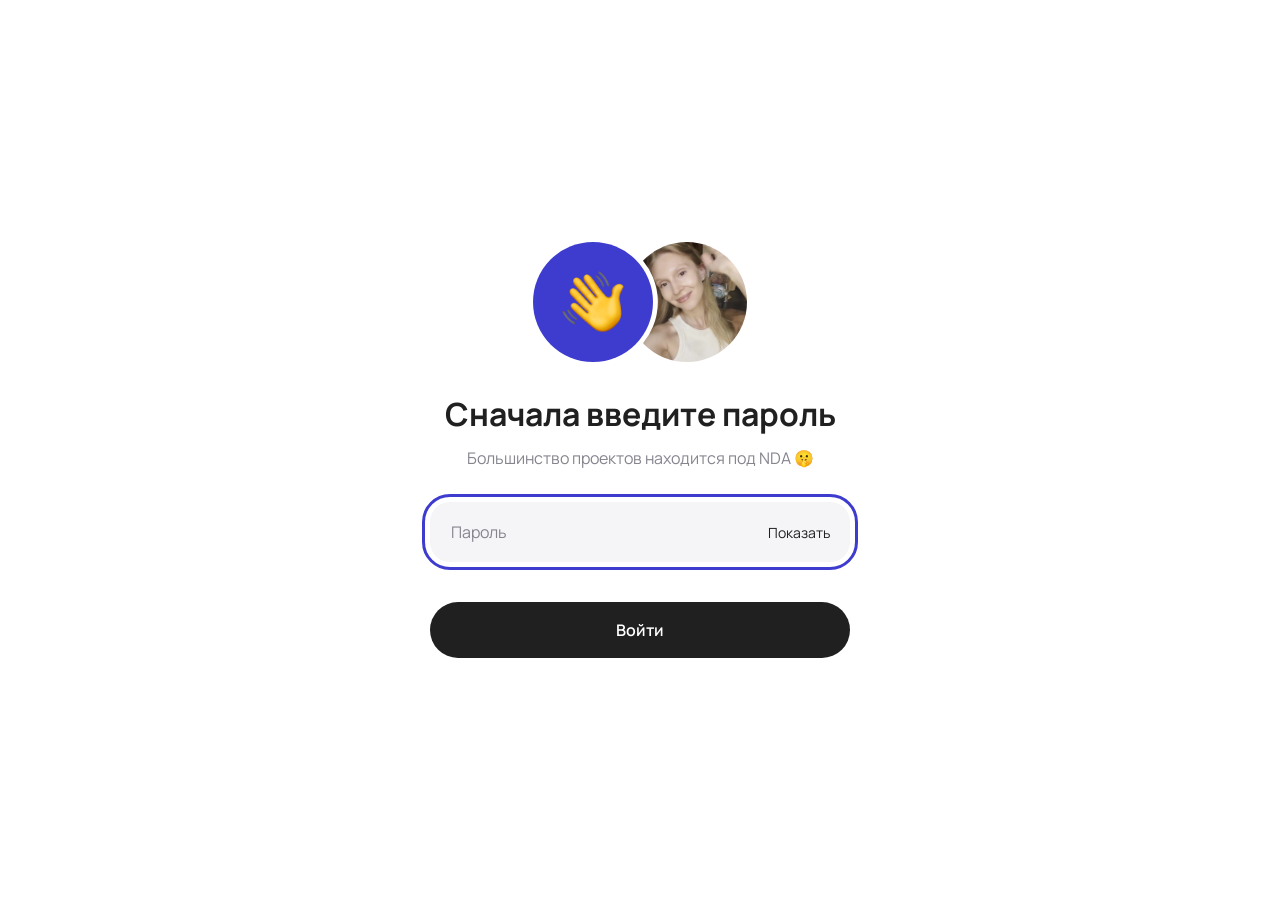
==== index.html @ 1cc3e3c6 "init init" ====
<!doctype html>
<html lang="ru"><head><meta charset="utf-8"><meta name="viewport" content="width=device-width, initial-scale=1"><meta name="description" content="Полина Романенко — продуктовый дизайнер. Опыт, проекты и дизайн-процессы."><title>Полина Романенко — Product Designer</title><link rel="stylesheet" href="./fonts.css"><link rel="stylesheet" href="./design.css"><link rel="stylesheet" href="./app.css"><script src="./app.js" defer></script></head><body>
<a class="skip-link" href="#main">К содержимому</a>
<section id="login" class="login"><form id="login-form" class="login-form"><div class="login-identity" aria-hidden="true"><div class="login-hand"><img class="login-hand-circle" src="./assets/afbcb3f1-fd90-40ee-a98f-c48a7bae42cb.svg" alt=""><img class="login-hand-wave" src="./assets/578cc1e6-a6be-4056-91da-2ed9c277e480.png" alt=""></div><div class="login-portrait portrait-media"><video data-src="./assets/video/portrait.mp4" poster="./assets/video/portrait.jpg" muted playsinline autoplay loop preload="none" tabindex="-1" disablepictureinpicture></video></div></div><h1>Сначала введите пароль</h1><p class="login-subtitle">Большинство проектов находится под NDA 🤫</p><div class="password-wrap"><input aria-label="Пароль" placeholder="Пароль" id="password" name="password" type="password" autocomplete="current-password" required aria-describedby="password-error"><button id="toggle-password" type="button" aria-label="Показать пароль" aria-pressed="false">Показать</button></div><p id="password-error" role="alert"></p><button type="submit" class="login-submit">Войти</button></form></section>
<main id="main" tabindex="-1" hidden></main><dialog id="dog-photo-viewer" class="photo-viewer" aria-label="Фото таксы"><button type="button" class="photo-viewer-close" aria-label="Закрыть просмотр фото" title="Закрыть" autofocus><span aria-hidden="true">×</span></button><figure class="photo-viewer-frame"><img data-src="./assets/dachshund.jpg" alt="Такса в клетчатой сумке-переноске" width="3024" height="4032" decoding="async"></figure></dialog><noscript>Для демонстрационного входа включите JavaScript.</noscript></body></html>
---- fonts.css ----
@font-face {
  font-family: 'Manrope';
  font-style: normal;
  font-weight: 400;
  font-display: swap;
  src: url(./assets/xn7_YHE41ni1AdIRqAuZuw1Bx9mbZk79FO_F.ttf) format('truetype');
}
@font-face {
  font-family: 'Manrope';
  font-style: normal;
  font-weight: 500;
  font-display: swap;
  src: url(./assets/xn7_YHE41ni1AdIRqAuZuw1Bx9mbZk7PFO_F.ttf) format('truetype');
}
@font-face {
  font-family: 'Manrope';
  font-style: normal;
  font-weight: 600;
  font-display: swap;
  src: url(./assets/xn7_YHE41ni1AdIRqAuZuw1Bx9mbZk4jE-_F.ttf) format('truetype');
}
@font-face {
  font-family: 'Manrope';
  font-style: normal;
  font-weight: 700;
  font-display: swap;
  src: url(./assets/xn7_YHE41ni1AdIRqAuZuw1Bx9mbZk4aE-_F.ttf) format('truetype');
}
@font-face {
  font-family: 'Manrope';
  font-style: normal;
  font-weight: 800;
  font-display: swap;
  src: url(./assets/xn7_YHE41ni1AdIRqAuZuw1Bx9mbZk59E-_F.ttf) format('truetype');
}
---- design.css ----
.d0{background:#fff;align-content:stretch;display:flex;flex-direction:column;align-items:center;position:relative;width:100%;height:100%}
.d1{align-content:stretch;display:flex;height:80px;align-items:center;justify-content:center;overflow:clip;padding-left:60px;padding-right:60px;position:relative;flex-shrink:0;width:100%}
.d2{align-content:stretch;display:flex;flex:1 0 0;align-items:center;justify-content:space-between;max-width:1320px;min-width:1px;position:relative}
.d3{align-content:stretch;display:flex;gap:12px;align-items:center;overflow:clip;position:relative;flex-shrink:0}
.d4{position:relative;border-radius:999px;flex-shrink:0;width:52px;height:52px}
.d5{position:absolute;inset:0;pointer-events:none;border-radius:999px}
.d6{position:absolute;background:#000;inset:0;border-radius:999px}
.d7{position:absolute;max-width:none;object-fit:cover;border-radius:999px;width:100%;height:100%}
.d8{word-break:break-word;font-family:Manrope,Arial,sans-serif;font-weight:600;line-height:32px;position:relative;flex-shrink:0;color:#202020;font-size:24px;white-space:nowrap}
.d9{background:#f5f5f8;align-content:stretch;display:flex;gap:8px;height:52px;align-items:center;overflow:clip;padding-left:18px;padding-right:18px;position:relative;border-radius:1000px;flex-shrink:0}
.d10{word-break:break-word;font-family:Manrope,Arial,sans-serif;font-weight:600;line-height:20px;position:relative;flex-shrink:0;color:#202020;font-size:18px;white-space:nowrap}
.d11{position:relative;flex-shrink:0;width:20px;height:20px}
.d12{position:absolute;display:block;inset:0;max-width:none;width:100%;height:100%}
.d13{align-content:stretch;display:flex;align-items:flex-start;justify-content:center;overflow:clip;padding-bottom:60px;padding-top:80px;padding-left:60px;padding-right:60px;position:relative;flex-shrink:0;width:100%}
.d14{align-content:stretch;display:flex;flex:1 0 0;gap:100px;align-items:flex-start;max-width:1320px;min-width:1px;position:relative}
.d15{align-content:stretch;display:flex;flex:1 0 0;flex-direction:column;gap:32px;align-items:flex-start;min-width:1px;position:relative}
.d16{align-content:center;display:flex;flex-wrap:wrap;gap:24px;align-items:center;position:relative;flex-shrink:0;width:100%}
.d17{grid-template-columns:max-content;grid-template-rows:max-content;display:inline-grid;line-height:0;place-items:start;position:relative;flex-shrink:0}
.d18{grid-column:1;grid-template-columns:max-content;grid-template-rows:max-content;display:inline-grid;margin-left:0;margin-top:0;place-items:start;position:relative;grid-row:1}
.d19{grid-column:1;margin-left:0;margin-top:0;position:relative;grid-row:1;width:120px;height:120px}
.d20{grid-column:1;margin-left:29.28px;margin-top:28.87px;position:relative;grid-row:1;width:61.856px;height:61.856px}
.d21{position:absolute;inset:0;max-width:none;object-fit:cover;pointer-events:none;width:100%;height:100%}
.d22{grid-column:1;height:120px;margin-left:110px;margin-top:0;position:relative;grid-row:1;width:103.599px}
.d23{word-break:break-word;flex:1 0 0;font-family:Manrope,Arial,sans-serif;font-weight:700;line-height:72px;min-width:1px;position:relative;color:#202020;font-size:64px}
.d24{word-break:break-word;font-family:Manrope,Arial,sans-serif;font-weight:400;line-height:0;position:relative;flex-shrink:0;color:#202020;font-size:0px;width:100%}
.d25{line-height:52px;font-size:40px}
.d26{font-family:Manrope,Arial,sans-serif;font-weight:700;line-height:52px;font-size:40px}
.d27{align-content:stretch;display:flex;flex-direction:column;gap:32px;align-items:flex-start;overflow:clip;padding-top:12px;position:relative;flex-shrink:0;width:320px}
.d28{align-content:stretch;display:flex;flex-direction:column;gap:8px;align-items:flex-start;overflow:clip;position:relative;flex-shrink:0;width:100%}
.d29{word-break:break-word;font-family:Manrope,Arial,sans-serif;font-weight:400;line-height:20px;position:relative;flex-shrink:0;color:#85858e;font-size:16px;width:100%}
.d30{align-content:stretch;display:flex;flex-direction:column;gap:16px;align-items:flex-start;position:relative;flex-shrink:0;width:100%}
.d31{align-content:stretch;display:flex;gap:16px;align-items:center;position:relative;flex-shrink:0;width:100%}
.d32{overflow:clip;position:relative;border-radius:53.333px;flex-shrink:0;width:40px;height:40px}
.d33{word-break:break-word;align-content:stretch;display:flex;flex:1 0 0;flex-direction:column;gap:4px;align-items:flex-start;min-width:1px;position:relative;white-space:nowrap}
.d34{font-family:Manrope,Arial,sans-serif;font-weight:600;line-height:28px;position:relative;flex-shrink:0;color:#202020;font-size:20px}
.d35{font-family:Manrope,Arial,sans-serif;font-weight:400;line-height:20px;position:relative;flex-shrink:0;color:#85858e;font-size:16px}
.d36{position:relative;flex-shrink:0;width:40px;height:40px}
.d37{--tx:-50%;translate:var(--tx,0) var(--ty,0);position:absolute;aspect-ratio:320/320;bottom:0;left:50%;border-radius:53.333px;top:0}
.d38{position:absolute;inset:0;max-width:none;object-fit:cover;pointer-events:none;border-radius:53.333px;width:100%;height:100%}
.d39{background:#303030;overflow:clip;position:relative;border-radius:53.333px;flex-shrink:0;width:40px;height:40px}
.d40{position:absolute;inset:39.06% 7.99% 39.61% 7.81%}
.d41{font-family:Manrope,Arial,sans-serif;font-weight:600;line-height:0;position:relative;flex-shrink:0;color:#202020;font-size:20px}
.d42{line-height:28px}
.d43{font-family:Manrope,Arial,sans-serif;font-weight:400;line-height:28px}
.d44{font-family:Manrope,Arial,sans-serif;font-weight:400;line-height:0;position:relative;flex-shrink:0;color:#85858e;font-size:16px}
.d45{line-height:20px}
.d46{align-content:stretch;display:flex;flex-direction:column;gap:16px;align-items:flex-start;overflow:clip;position:relative;flex-shrink:0;width:100%}
.d47{word-break:break-word;align-content:stretch;display:flex;flex-direction:column;gap:8px;align-items:flex-start;position:relative;flex-shrink:0;width:100%}
.d48{font-family:Manrope,Arial,sans-serif;font-weight:400;line-height:20px;position:relative;flex-shrink:0;color:#85858e;font-size:16px;width:100%}
.d49{font-family:Manrope,Arial,sans-serif;font-weight:500;line-height:28px;position:relative;flex-shrink:0;color:#202020;font-size:20px;width:100%}
.d50{align-content:stretch;display:flex;flex-direction:column;align-items:center;overflow:clip;padding-bottom:28px;padding-left:60px;padding-right:60px;position:relative;flex-shrink:0;width:100%}
.d51{align-content:stretch;display:flex;flex-direction:column;gap:28px;align-items:flex-start;max-width:1320px;position:relative;flex-shrink:0;width:100%}
.d52{align-content:stretch;display:flex;gap:24px;align-items:center;position:relative;flex-shrink:0;width:100%}
.d53{background:#f5f5f8;align-content:stretch;display:flex;flex:1 0 0;flex-direction:column;align-items:flex-start;min-width:1px;overflow:clip;position:relative;border-radius:40px}
.d54{height:380px;position:relative;flex-shrink:0;width:100%}
.d55{position:absolute;overflow:clip;right:32px;border-radius:72px;width:72px;height:72px;top:32px}
.d56{align-content:stretch;display:flex;flex-direction:column;gap:16px;align-items:flex-start;overflow:clip;padding:32px;position:relative;flex-shrink:0;width:100%}
.d57{align-content:stretch;display:flex;gap:16px;align-items:flex-start;overflow:clip;position:relative;flex-shrink:0;width:100%}
.d58{background:#fff;align-content:stretch;display:flex;align-items:flex-start;overflow:clip;padding-left:16px;padding-right:16px;padding-top:14px;padding-bottom:14px;position:relative;border-radius:1000px;flex-shrink:0}
.d59{word-break:break-word;font-family:Manrope,Arial,sans-serif;font-weight:400;line-height:22px;position:relative;flex-shrink:0;font-size:16px;color:rgba(0,0,0,0.5);white-space:nowrap}
.d60{background:#000;align-content:stretch;display:flex;align-items:center;justify-content:center;overflow:clip;padding-left:16px;padding-right:16px;padding-top:14px;padding-bottom:14px;position:relative;border-radius:1000px;flex-shrink:0;width:50px}
.d61{position:relative;flex-shrink:0;width:22px;height:22px}
.d62{word-break:break-word;align-content:stretch;display:flex;flex-direction:column;gap:12px;align-items:flex-start;overflow:clip;position:relative;flex-shrink:0;width:100%}
.d63{font-family:Manrope,Arial,sans-serif;font-weight:600;line-height:40px;position:relative;flex-shrink:0;color:#202020;font-size:32px;width:100%}
.d64{font-family:Manrope,Arial,sans-serif;font-weight:400;line-height:18px;position:relative;flex-shrink:0;color:#85858e;font-size:14px;width:100%}
.d65{position:absolute;inset:0;pointer-events:none}
.d66{position:absolute;background:rgba(0,0,0,0.2);inset:0}
.d67{position:absolute;max-width:none;object-fit:cover;width:100%;height:100%}
.d68{background:#f5f5f8;align-content:stretch;display:flex;align-items:flex-start;overflow:clip;position:relative;border-radius:40px;flex-shrink:0;width:100%}
.d69{word-break:break-word;font-family:Manrope,Arial,sans-serif;font-weight:400;line-height:normal;font-style:normal;position:relative;flex-shrink:0;font-size:12px;color:#000;white-space:nowrap}
.d70{align-content:stretch;display:flex;flex:1 0 0;align-items:flex-start;min-width:1px;overflow:clip;padding:32px;position:relative}
.d71{align-content:stretch;display:flex;flex:1 0 0;flex-direction:column;gap:28px;align-items:flex-start;min-width:1px;padding:16px;position:relative}
.d72{font-family:Manrope,Arial,sans-serif;font-weight:400;line-height:26px;position:relative;flex-shrink:0;color:#202020;font-size:18px;width:100%}
.d73{align-content:stretch;display:flex;flex-direction:column;align-items:flex-start;overflow:clip;position:relative;align-self:stretch;flex-shrink:0;width:435px}
.d74{position:absolute;bottom:32px;overflow:clip;right:32px;border-radius:72px;width:72px;height:72px}
.d75{position:absolute;bottom:32px;right:32px;width:72px;height:72px}
.d76{--tx:-50%;translate:var(--tx,0) var(--ty,0);position:absolute;aspect-ratio:320/320;bottom:0;left:50%;border-radius:72px;top:0}
.d77{position:absolute;inset:0;max-width:none;object-fit:cover;pointer-events:none;border-radius:72px;width:100%;height:100%}
.d78{align-content:stretch;display:flex;gap:28px;align-items:flex-start;overflow:clip;position:relative;flex-shrink:0;width:100%}
.d79{align-content:stretch;display:flex;flex:1 0 0;flex-direction:column;height:404px;align-items:flex-start;min-width:1px;overflow:clip;position:relative;border-radius:40px}
.d80{position:absolute;inset:0;pointer-events:none;border-radius:40px}
.d81{position:absolute;background:#c4c4c6;inset:0;border-radius:40px}
.d82{position:absolute;max-width:none;object-fit:cover;border-radius:40px;width:100%;height:100%}
.d83{position:absolute;bottom:32px;align-content:stretch;display:flex;gap:8px;align-items:flex-start;overflow:clip;right:32px}
.d84{background:#fff;align-content:stretch;display:flex;align-items:center;justify-content:center;overflow:clip;padding-left:16px;padding-right:16px;padding-top:14px;padding-bottom:14px;position:relative;border-radius:1000px;flex-shrink:0;width:50px}
.d85{background:#fff;align-content:stretch;display:flex;align-items:center;justify-content:center;overflow:clip;padding-left:16px;padding-right:16px;padding-top:14px;padding-bottom:14px;position:relative;border-radius:1000px;flex-shrink:0}
.d86{position:absolute;background:#656565;inset:0;border-radius:40px}
.d87{position:absolute;backdrop-filter:blur(5px);background:rgba(0,0,0,0.5);bottom:0;align-content:stretch;display:flex;flex-direction:column;align-items:flex-start;left:0;overflow:clip;padding-left:40px;padding-right:40px;padding-top:26px;padding-bottom:26px;right:0}
.d88{align-content:stretch;display:flex;gap:24px;align-items:center;overflow:clip;position:relative;flex-shrink:0;width:100%}
.d89{overflow:clip;position:relative;border-radius:40px;flex-shrink:0;width:64px;height:64px}
.d90{position:absolute;background:#2a0048;inset:0}
.d91{position:absolute;left:7.2px;width:25.6px;height:25.6px;top:7.2px}
.d92{position:absolute;inset:-68.75%}
.d93{display:block;max-width:none;width:100%;height:100%}
.d94{--tx:-50%;translate:var(--tx,0) var(--ty,0);position:absolute;aspect-ratio:480/270;bottom:21%;left:calc(50%+0.2px);top:21%}
.d95{word-break:break-word;align-content:stretch;display:flex;flex:1 0 0;flex-direction:column;align-items:flex-start;min-width:1px;overflow:clip;position:relative}
.d96{font-family:Manrope,Arial,sans-serif;font-weight:400;line-height:18px;position:relative;flex-shrink:0;color:#c3c3c9;font-size:14px;width:100%}
.d97{font-family:Manrope,Arial,sans-serif;font-weight:600;line-height:40px;position:relative;flex-shrink:0;font-size:32px;color:#fff;width:100%}
.d98{background:#656565;align-content:stretch;display:flex;flex:1 0 0;flex-direction:column;height:404px;align-items:flex-start;min-width:1px;opacity:0;overflow:clip;position:relative;border-radius:40px}
.d99{background:#000;overflow:clip;position:relative;border-radius:40px;flex-shrink:0;width:64px;height:64px}
.d100{position:absolute;inset:22%}
.d101{font-family:Manrope,Arial,sans-serif;font-weight:400;line-height:26px;position:relative;flex-shrink:0;color:#c3c3c9;font-size:18px;width:100%}
.d102{align-content:stretch;display:flex;flex-direction:column;align-items:center;justify-content:center;overflow:clip;padding-left:60px;padding-right:60px;padding-top:80px;padding-bottom:80px;position:relative;flex-shrink:0;width:100%}
.d103{align-content:stretch;display:flex;align-items:center;justify-content:space-between;max-width:1320px;overflow:clip;position:relative;flex-shrink:0;width:100%}
.d104{align-content:stretch;display:flex;gap:12px;align-items:flex-start;overflow:clip;position:relative;flex-shrink:0}
.d105{word-break:break-word;font-family:Manrope,Arial,sans-serif;font-weight:400;line-height:normal;position:relative;flex-shrink:0;color:#202020;font-size:18px;white-space:nowrap}
.d106{background:#fff;align-content:stretch;display:flex;flex-direction:column;align-items:flex-start;position:relative;width:100%;height:100%}
.d107{align-content:stretch;display:flex;height:64px;align-items:center;justify-content:center;overflow:clip;padding-left:24px;padding-right:24px;position:relative;flex-shrink:0;width:100%}
.d108{align-content:stretch;display:flex;flex:1 0 0;align-items:center;justify-content:space-between;max-width:720px;min-width:1px;position:relative}
.d109{align-content:stretch;display:flex;align-items:center;overflow:clip;position:relative;flex-shrink:0}
.d110{position:relative;border-radius:999px;flex-shrink:0;width:36px;height:36px}
.d111{background:#f5f5f8;align-content:stretch;display:flex;gap:8px;height:36px;align-items:center;overflow:clip;padding-left:12px;padding-right:12px;position:relative;border-radius:1000px;flex-shrink:0}
.d112{position:relative;flex-shrink:0;width:18px;height:18px}
.d113{word-break:break-word;font-family:Manrope,Arial,sans-serif;font-weight:600;line-height:18px;position:relative;flex-shrink:0;color:#202020;font-size:14px;white-space:nowrap}
.d114{align-content:stretch;display:flex;flex-direction:column;align-items:center;overflow:clip;padding-left:24px;padding-right:24px;padding-top:40px;padding-bottom:40px;position:relative;flex-shrink:0;width:100%}
.d115{align-content:stretch;display:flex;flex-direction:column;gap:20px;align-items:flex-start;max-width:720px;position:relative;flex-shrink:0;width:100%}
.d116{grid-column:1;margin-left:0;margin-top:0;position:relative;grid-row:1;width:88px;height:88px}
.d117{grid-column:1;margin-left:21.47px;margin-top:21.17px;position:relative;grid-row:1;width:45.361px;height:45.361px}
.d118{grid-column:1;height:88px;margin-left:80.67px;margin-top:0;position:relative;grid-row:1;width:75.972px}
.d119{word-break:break-word;font-family:Manrope,Arial,sans-serif;font-weight:700;line-height:52px;min-width:100%;position:relative;flex-shrink:0;color:#202020;font-size:40px;width:min-content}
.d120{word-break:break-word;font-family:Manrope,Arial,sans-serif;font-weight:500;line-height:0;min-width:100%;position:relative;flex-shrink:0;color:#202020;font-size:24px;width:min-content}
.d121{line-height:30px}
.d122{font-family:Manrope,Arial,sans-serif;font-weight:700;line-height:30px}
.d123{word-break:break-word;font-family:Manrope,Arial,sans-serif;font-weight:500;line-height:20px;position:relative;flex-shrink:0;color:#85858e;font-size:14px;width:100%}
.d124{font-family:Manrope,Arial,sans-serif;font-weight:500;line-height:20px;position:relative;flex-shrink:0;color:#85858e;font-size:14px}
.d125{align-content:stretch;display:flex;flex-direction:column;align-items:center;overflow:clip;padding-bottom:28px;padding-left:24px;padding-right:24px;position:relative;flex-shrink:0;width:100%}
.d126{align-content:stretch;display:flex;flex-direction:column;gap:24px;align-items:flex-start;max-width:720px;position:relative;flex-shrink:0;width:100%}
.d127{background:#f5f5f8;align-content:stretch;display:flex;flex-direction:column;align-items:flex-start;overflow:clip;position:relative;border-radius:24px;flex-shrink:0;width:100%}
.d128{align-content:stretch;display:flex;flex-direction:column;height:288px;align-items:flex-start;overflow:clip;position:relative;flex-shrink:0;width:100%}
.d129{position:absolute;overflow:clip;right:20px;border-radius:48px;width:48px;height:48px;top:20px}
.d130{align-content:stretch;display:flex;flex-direction:column;gap:16px;align-items:flex-start;overflow:clip;padding:20px;position:relative;flex-shrink:0;width:100%}
.d131{align-content:stretch;display:flex;gap:12px;align-items:flex-start;overflow:clip;position:relative;flex-shrink:0;width:100%}
.d132{background:#fff;align-content:stretch;display:flex;align-items:flex-start;overflow:clip;padding-left:12px;padding-right:12px;padding-top:8px;padding-bottom:8px;position:relative;border-radius:1000px;flex-shrink:0}
.d133{word-break:break-word;font-family:Manrope,Arial,sans-serif;font-weight:400;line-height:18px;position:relative;flex-shrink:0;font-size:14px;color:rgba(0,0,0,0.5);white-space:nowrap}
.d134{background:#000;align-content:stretch;display:flex;align-items:center;justify-content:center;overflow:clip;padding-left:16px;padding-right:16px;padding-top:14px;padding-bottom:14px;position:relative;border-radius:1000px;flex-shrink:0;width:34px;height:34px}
.d135{word-break:break-word;align-content:stretch;display:flex;flex-direction:column;gap:8px;align-items:flex-start;overflow:clip;position:relative;flex-shrink:0;width:100%}
.d136{font-family:Manrope,Arial,sans-serif;font-weight:600;line-height:32px;position:relative;flex-shrink:0;color:#202020;font-size:24px;width:100%}
.d137{align-content:stretch;display:flex;flex-direction:column;align-items:flex-start;overflow:clip;padding:20px;position:relative;flex-shrink:0;width:100%}
.d138{align-content:stretch;display:flex;flex-direction:column;gap:16px;align-items:flex-start;padding:8px;position:relative;flex-shrink:0;width:100%}
.d139{height:186px;position:relative;flex-shrink:0;width:100%}
.d140{position:absolute;bottom:20px;overflow:clip;right:20px;border-radius:48px;width:48px;height:48px}
.d141{position:absolute;bottom:20px;right:20px;width:48px;height:48px}
.d142{--tx:-50%;translate:var(--tx,0) var(--ty,0);position:absolute;aspect-ratio:320/320;bottom:0;left:50%;border-radius:48px;top:0}
.d143{position:absolute;inset:0;max-width:none;object-fit:cover;pointer-events:none;border-radius:48px;width:100%;height:100%}
.d144{align-content:stretch;display:flex;flex-direction:column;height:300px;align-items:flex-start;overflow:clip;position:relative;border-radius:24px;flex-shrink:0;width:100%}
.d145{position:absolute;inset:0;pointer-events:none;border-radius:24px}
.d146{position:absolute;background:#c4c4c6;inset:0;border-radius:24px}
.d147{position:absolute;max-width:none;object-fit:cover;border-radius:24px;width:100%;height:100%}
.d148{position:absolute;bottom:24px;align-content:stretch;display:flex;gap:8px;align-items:flex-start;overflow:clip;right:24px}
.d149{background:#fff;align-content:stretch;display:flex;align-items:center;justify-content:center;overflow:clip;padding-left:12px;padding-right:12px;padding-top:8px;padding-bottom:8px;position:relative;border-radius:1000px;flex-shrink:0}
.d150{position:absolute;inset:0;max-width:none;object-fit:cover;pointer-events:none;border-radius:24px;width:100%;height:100%}
.d151{position:absolute;background:#656565;inset:0;border-radius:24px}
.d152{position:absolute;backdrop-filter:blur(5px);background:rgba(0,0,0,0.5);bottom:0;align-content:stretch;display:flex;flex-direction:column;align-items:flex-start;left:0;overflow:clip;padding-left:20px;padding-right:20px;padding-top:14px;padding-bottom:14px;right:0}
.d153{align-content:stretch;display:flex;gap:16px;align-items:center;overflow:clip;position:relative;flex-shrink:0;width:100%}
.d154{overflow:clip;position:relative;border-radius:40px;flex-shrink:0;width:48px;height:48px}
.d155{font-family:Manrope,Arial,sans-serif;font-weight:600;line-height:32px;position:relative;flex-shrink:0;font-size:24px;color:#fff;width:100%}
.d156{align-content:stretch;display:flex;flex-direction:column;align-items:center;overflow:clip;padding-bottom:80px;padding-top:40px;padding-left:24px;padding-right:24px;position:relative;flex-shrink:0;width:100%}
.d157{align-content:flex-start;display:flex;flex-direction:column;flex-wrap:wrap;gap:24px;align-items:flex-start;justify-content:center;max-width:720px;overflow:clip;position:relative;flex-shrink:0;width:100%}
.d158{background:#f5f5f8;align-content:stretch;display:flex;gap:8px;height:42px;align-items:center;overflow:clip;padding-left:12px;padding-right:12px;position:relative;border-radius:1000px;flex-shrink:0}
.d159{word-break:break-word;font-family:Manrope,Arial,sans-serif;font-weight:400;line-height:normal;position:relative;flex-shrink:0;color:#202020;font-size:14px;white-space:nowrap}
.d160{align-content:stretch;display:flex;flex-direction:column;align-items:center;overflow:clip;padding-bottom:28px;padding-top:32px;padding-left:60px;padding-right:60px;position:relative;flex-shrink:0;width:100%}
.d161{align-content:stretch;display:flex;flex-direction:column;gap:28px;align-items:center;max-width:800px;position:relative;flex-shrink:0;width:100%}
.d162{align-content:stretch;display:flex;flex-direction:column;gap:8px;align-items:flex-start;position:relative;flex-shrink:0;width:100%}
.d163{align-content:stretch;display:flex;flex-direction:column;align-items:flex-start;position:relative;flex-shrink:0;width:100%}
.d164{word-break:break-word;font-family:Manrope,Arial,sans-serif;font-weight:700;line-height:48px;position:relative;flex-shrink:0;font-size:40px;color:#222429;width:100%}
.d165{height:512px;position:relative;border-radius:16px;flex-shrink:0;width:100%}
.d166{position:absolute;inset:0;max-width:none;object-fit:cover;pointer-events:none;border-radius:16px;width:100%;height:100%}
.d167{word-break:break-word;font-family:Manrope,Arial,sans-serif;font-weight:400;line-height:26px;position:relative;flex-shrink:0;font-size:18px;color:rgba(20,22,27,0.5);width:100%}
.d168{word-break:break-word;align-content:stretch;display:flex;flex-direction:column;gap:8px;align-items:flex-start;position:relative;flex-shrink:0;color:#14161b;width:100%}
.d169{font-family:Manrope,Arial,sans-serif;font-weight:600;line-height:32px;position:relative;flex-shrink:0;font-size:24px;width:100%}
.d170{display:block;font-family:Manrope,Arial,sans-serif;font-weight:400;line-height:0;list-style-type:disc;position:relative;flex-shrink:0;font-size:18px;width:100%}
.d171{margin-bottom:0;margin-inline-start:27px}
.d172{line-height:26px}
.d173{margin-inline-start:27px}
.d174{display:block;font-family:Manrope,Arial,sans-serif;font-weight:400;line-height:0;list-style-type:decimal;position:relative;flex-shrink:0;font-size:18px;width:100%}
.d175{font-family:Manrope,Arial,sans-serif;font-weight:400;line-height:26px;position:relative;flex-shrink:0;font-size:18px;width:100%}
.d176{display:block;font-family:Manrope,Arial,sans-serif;font-weight:400;line-height:0;list-style-type:decimal;position:relative;flex-shrink:0;font-size:0px;width:100%}
.d177{line-height:26px;margin-bottom:0;margin-inline-start:calc(0*1.5*1);font-size:18px}
.d178{word-break:break-word;font-family:Manrope,Arial,sans-serif;font-weight:700}
.d179{line-height:26px;margin-inline-start:calc(0*1.5*1);font-size:18px}
.d180{align-content:stretch;display:flex;flex-direction:column;align-items:center;overflow:clip;padding-bottom:28px;padding-top:32px;padding-left:24px;padding-right:24px;position:relative;flex-shrink:0;width:100%}
.d181{align-content:stretch;display:flex;flex-direction:column;gap:28px;align-items:center;max-width:720px;position:relative;flex-shrink:0;width:100%}
.d182{word-break:break-word;font-family:Manrope,Arial,sans-serif;font-weight:600;line-height:40px;position:relative;flex-shrink:0;font-size:32px;color:#222429;width:100%}
.d183{height:400px;position:relative;border-radius:16px;flex-shrink:0;width:100%}
.d184{position:absolute;inset:0;pointer-events:none;border-radius:16px}
.d185{position:absolute;background:rgba(0,0,0,0.1);inset:0;border-radius:16px}
.d186{position:absolute;inset:0;overflow:hidden;border-radius:16px}
.d187{position:absolute;height:100%;left:-10.16%;max-width:none;top:0;width:200.23%}
.d188{word-break:break-word;font-family:Manrope,Arial,sans-serif;font-weight:400;line-height:32px;position:relative;flex-shrink:0;font-size:24px;color:rgba(0,0,0,0.5);width:920px}
.d189{font-family:Manrope,Arial,sans-serif;font-weight:400;line-height:0;position:relative;flex-shrink:0;font-size:18px;width:100%;white-space:pre-wrap}
.d190{line-height:26px;margin-bottom:0}
.d191{font-family:Manrope,Arial,sans-serif;font-weight:600;line-height:40px;position:relative;flex-shrink:0;font-size:32px;color:#222429;width:100%}
.d192{font-family:Manrope,Arial,sans-serif;font-weight:400;line-height:32px;position:relative;flex-shrink:0;font-size:24px;color:rgba(0,0,0,0.5);width:100%}
.d193{margin-bottom:0;margin-inline-start:27px;white-space:pre-wrap}
.d194{align-content:stretch;display:flex;align-items:center;justify-content:center;padding-top:48px;padding-bottom:48px;position:relative;flex-shrink:0;width:100%}
.d195{height:526px;position:relative;border-radius:16px;flex-shrink:0;width:261px}
.d196{display:block;font-family:Manrope,Arial,sans-serif;font-weight:400;line-height:0;list-style-type:decimal;font-style:normal;position:relative;flex-shrink:0;font-size:0px;letter-spacing:0.18px;width:100%}
.d197{line-height:28px;margin-bottom:0;margin-inline-start:calc(0*1.5*1);color:#222429;font-size:18px}
.d198{font-family:Manrope,Arial,sans-serif}
.d199{font-family:Manrope,Arial,sans-serif}
.d200{line-height:28px;margin-inline-start:calc(0*1.5*1);color:#222429;font-size:18px}
.d201{height:382px;position:relative;border-radius:16px;flex-shrink:0;width:190px}
.d202{font-family:Manrope,Arial,sans-serif;font-weight:600;line-height:32px;position:relative;flex-shrink:0;font-size:24px;color:#14161b;width:100%}
.d203{text-underline-position:from-font;display:block;cursor:pointer;font-family:Manrope,Arial,sans-serif;font-weight:400;line-height:26px;position:relative;flex-shrink:0;font-size:18px;color:#1976d2;text-decoration:underline;width:100%}
.d204{font-family:Manrope,Arial,sans-serif;font-weight:400;line-height:0;position:relative;flex-shrink:0;font-size:0px;width:100%}
.d205{line-height:26px;font-size:18px}
.d206{font-family:Manrope,Arial,sans-serif;font-weight:700;line-height:26px;font-size:18px}
.d207{align-content:stretch;display:flex;flex-direction:column;gap:28px;align-items:center;overflow:clip;padding-bottom:28px;padding-top:32px;padding-left:60px;padding-right:60px;position:relative;flex-shrink:0;width:100%}
.d208{height:512px;position:relative;border-radius:16px;flex-shrink:0;width:800px}
.d209{position:absolute;max-width:none;object-fit:cover;border-radius:16px;width:100%;height:100%}
.d210{align-content:stretch;display:flex;flex-direction:column;gap:72px;align-items:center;max-width:800px;position:relative;flex-shrink:0;width:100%}
.d211{align-content:stretch;display:flex;flex-direction:column;gap:24px;align-items:flex-start;position:relative;flex-shrink:0;width:100%}
.d212{word-break:break-word;display:block;font-family:Manrope,Arial,sans-serif;font-weight:600;line-height:0;list-style-type:decimal;position:relative;flex-shrink:0;font-size:32px;color:#222429;width:100%}
.d213{margin-inline-start:48px}
.d214{line-height:40px}
.d215{word-break:break-word;background:#f7f8fa;align-content:stretch;display:flex;flex-direction:column;gap:16px;align-items:flex-start;overflow:clip;padding:40px;position:relative;border-radius:40px;flex-shrink:0;font-size:24px;width:100%}
.d216{font-family:Manrope,Arial,sans-serif;font-weight:600;line-height:32px;position:relative;flex-shrink:0;color:#6c737d;white-space:nowrap}
.d217{display:block;font-family:Manrope,Arial,sans-serif;font-weight:400;line-height:0;list-style-type:decimal;min-width:100%;position:relative;flex-shrink:0;color:#14161b;width:min-content}
.d218{margin-bottom:8px;margin-inline-start:36px}
.d219{line-height:32px}
.d220{margin-inline-start:36px}
.d221{word-break:break-word;font-family:Manrope,Arial,sans-serif;font-weight:400;line-height:26px;position:relative;flex-shrink:0;font-size:18px;color:#14161b;width:100%}
.d222{height:678px;overflow:clip;position:relative;border-radius:48px;flex-shrink:0;width:100%}
.d223{--tx:-50%;translate:var(--tx,0) var(--ty,0);position:absolute;backdrop-filter:blur(12px);background:rgba(255,255,255,0.5);align-content:stretch;display:flex;align-items:center;justify-content:center;left:50%;overflow:clip;padding-left:24px;padding-right:24px;padding-top:12px;padding-bottom:12px;border-radius:32px;top:64px}
.d224{word-break:break-word;display:flex;flex-direction:column;font-family:Manrope,Arial,sans-serif;font-weight:400;justify-content:flex-end;line-height:0;position:relative;flex-shrink:0;font-size:24px;color:#d82a13;white-space:nowrap}
.d225{line-height:32px;color:#d82a13}
.d226{line-height:32px;color:#2b800e}
.d227{word-break:break-word;align-content:stretch;display:flex;flex-direction:column;gap:16px;align-items:flex-start;position:relative;flex-shrink:0;width:100%}
.d228{background:#f7f8fa;align-content:stretch;display:flex;flex-direction:column;gap:16px;align-items:flex-start;overflow:clip;padding:40px;position:relative;border-radius:40px;flex-shrink:0;font-size:24px;width:100%}
.d229{display:block;font-family:Manrope,Arial,sans-serif;font-weight:400;line-height:0;list-style-type:decimal;min-width:100%;position:relative;flex-shrink:0;color:#222429;width:min-content}
.d230{align-content:stretch;display:flex;gap:16px;align-items:flex-start;position:relative;flex-shrink:0;width:100%}
.d231{background:#f7f8fa;align-content:stretch;display:flex;flex:1 0 0;flex-direction:column;gap:24px;align-items:flex-start;min-width:1px;overflow:clip;padding:40px;position:relative;border-radius:40px;align-self:stretch}
.d232{font-family:Manrope,Arial,sans-serif;font-weight:600;line-height:32px;position:relative;flex-shrink:0;font-size:24px;color:#6c737d;width:260px}
.d233{align-content:stretch;display:flex;font-family:Manrope,Arial,sans-serif;font-weight:700;gap:10px;align-items:center;justify-content:center;line-height:48px;position:relative;flex-shrink:0;font-size:40px;white-space:nowrap}
.d234{text-decoration-skip-ink:none;text-underline-position:from-font;text-decoration:line-through;position:relative;flex-shrink:0;color:#b21b00}
.d235{opacity:.5;position:relative;flex-shrink:0;color:#14161b}
.d236{position:relative;flex-shrink:0;color:#3b961d}
.d237{font-family:Manrope,Arial,sans-serif;font-weight:400;line-height:26px;min-width:100%;position:relative;flex-shrink:0;font-size:18px;color:#9299a4;width:min-content}
.d238{font-family:Manrope,Arial,sans-serif;font-weight:600;line-height:32px;position:relative;flex-shrink:0;font-size:24px;color:#6c737d;width:100%}
.d239{word-break:break-word;align-content:stretch;display:flex;flex-direction:column;gap:24px;align-items:flex-start;position:relative;flex-shrink:0;width:100%}
.d240{display:block;font-family:Manrope,Arial,sans-serif;font-weight:600;line-height:0;list-style-type:decimal;position:relative;flex-shrink:0;font-size:32px;color:#222429;width:100%}
.d241{align-content:stretch;display:flex;flex-direction:column;gap:16px;align-items:flex-start;position:relative;flex-shrink:0;font-size:24px;width:100%}
.d242{background:#f7f8fa;align-content:stretch;display:flex;flex-direction:column;gap:16px;align-items:flex-start;overflow:clip;padding:40px;position:relative;border-radius:40px;flex-shrink:0;width:100%}
.d243{word-break:break-word;align-content:stretch;display:flex;flex-direction:column;gap:16px;align-items:flex-start;position:relative;flex-shrink:0;font-size:24px;width:100%}
.d244{background:#f7f8fa;align-content:stretch;display:flex;flex:1 0 0;flex-direction:column;gap:16px;align-items:flex-start;min-width:1px;overflow:clip;padding:40px;position:relative;border-radius:40px;align-self:stretch}
.d245{font-family:Manrope,Arial,sans-serif;font-weight:600;line-height:32px;min-width:100%;position:relative;flex-shrink:0;font-size:24px;color:#6c737d;width:min-content}
.d246{font-family:Manrope,Arial,sans-serif;font-weight:700;line-height:0;position:relative;flex-shrink:0;font-size:0px;color:#9299a4;white-space:nowrap}
.d247{line-height:48px;color:#3b961d;font-size:40px}
.d248{line-height:48px;font-size:40px}
.d249{font-family:Manrope,Arial,sans-serif;font-weight:400;line-height:32px;min-width:100%;position:relative;flex-shrink:0;font-size:24px;color:#9299a4;width:min-content}
.d250{align-content:stretch;display:flex;font-family:Manrope,Arial,sans-serif;font-weight:700;gap:24px;align-items:center;justify-content:center;line-height:48px;position:relative;flex-shrink:0;font-size:40px;white-space:nowrap}
.d251{position:relative;flex-shrink:0;color:#b21b00}
.d252{background:white;align-content:stretch;display:flex;flex-direction:column;align-items:flex-start;position:relative;width:100%;height:100%}
.d253{align-content:stretch;display:flex;flex-direction:column;gap:48px;align-items:flex-start;overflow:clip;padding-bottom:28px;padding-top:32px;padding-left:24px;padding-right:24px;position:relative;flex-shrink:0;width:100%}
.d254{height:200px;position:relative;border-radius:16px;flex-shrink:0;width:100%}
.d255{word-break:break-word;align-content:stretch;display:flex;flex-direction:column;gap:28px;align-items:flex-start;overflow:clip;position:relative;flex-shrink:0;width:100%}
.d256{font-family:Manrope,Arial,sans-serif;font-weight:600;line-height:32px;position:relative;flex-shrink:0;font-size:24px;color:#222429;width:100%}
.d257{background:#f7f8fa;align-content:stretch;display:flex;flex-direction:column;gap:16px;align-items:flex-start;overflow:clip;padding:24px;position:relative;border-radius:24px;flex-shrink:0;width:100%}
.d258{display:block;font-family:Manrope,Arial,sans-serif;font-weight:400;line-height:0;list-style-type:decimal;position:relative;flex-shrink:0;font-size:18px;color:#14161b;width:100%}
.d259{align-content:stretch;display:flex;flex-direction:column;gap:28px;align-items:flex-start;overflow:clip;position:relative;flex-shrink:0;width:100%}
.d260{font-family:Manrope,Arial,sans-serif;font-weight:400;line-height:26px;position:relative;flex-shrink:0;font-size:18px;color:#14161b;width:100%}
.d261{height:264.42px;overflow:clip;position:relative;border-radius:16px;flex-shrink:0;width:100%}
.d262{position:absolute;background:#ddd8ee;inset:0;border-radius:16px}
.d263{position:absolute;max-width:none;object-fit:contain;border-radius:16px;width:100%;height:100%}
.d264{position:absolute;backdrop-filter:blur(12px);background:rgba(255,255,255,0.7);align-content:stretch;display:flex;flex-direction:column;align-items:flex-start;left:12px;overflow:clip;padding-left:12px;padding-right:12px;padding-top:8px;padding-bottom:8px;border-radius:16px;top:16px;width:288px}
.d265{word-break:break-word;font-family:Manrope,Arial,sans-serif;font-weight:400;line-height:0;position:relative;flex-shrink:0;font-size:14px;color:#000;text-align:center;width:100%}
.d266{line-height:18px;color:#d82a13}
.d267{line-height:18px;color:#14161b}
.d268{line-height:18px;color:#2b800e}
.d269{align-content:stretch;display:flex;font-family:Manrope,Arial,sans-serif;font-weight:600;gap:8px;align-items:center;line-height:32px;overflow:clip;position:relative;flex-shrink:0;font-size:24px;width:100%;white-space:nowrap}
.d270{position:relative;flex-shrink:0;color:#9299a4}
.d271{font-family:Manrope,Arial,sans-serif;font-weight:400;line-height:26px;position:relative;flex-shrink:0;font-size:18px;color:#9299a4;width:100%}
.d272{font-family:Manrope,Arial,sans-serif;font-weight:600;line-height:0;position:relative;flex-shrink:0;font-size:32px;color:#9299a4;width:100%}
.d273{line-height:40px;color:#3b961d}
.d274{word-break:break-word;align-content:stretch;display:flex;flex-direction:column;font-family:Manrope,Arial,sans-serif;font-weight:400;gap:8px;align-items:flex-start;overflow:clip;padding-top:40px;padding-left:24px;padding-right:24px;position:relative;flex-shrink:0;width:100%}
.d275{line-height:26px;position:relative;flex-shrink:0;font-size:18px;color:#14161b;width:100%}
.d276{display:block;line-height:0;position:relative;flex-shrink:0;font-size:16px;color:#1976d2;width:100%}
.d277{cursor:pointer;line-height:22px}
.d278{align-content:stretch;display:flex;flex-direction:column;gap:80px;align-items:center;max-width:800px;position:relative;flex-shrink:0;width:100%}
.d279{word-break:break-word;font-family:Manrope,Arial,sans-serif;font-weight:600;line-height:32px;position:relative;flex-shrink:0;font-size:24px;color:#14161b;width:100%}
.d280{align-content:stretch;display:flex;flex-direction:column;gap:24px;align-items:flex-start;position:relative;flex-shrink:0;width:800px}
.d281{background:#000;height:523.583px;overflow:clip;position:relative;border-radius:49.025px;flex-shrink:0;width:100%}
.d282{position:absolute;background:#030303;height:398.08px;left:432.4px;overflow:clip;border-radius:11.766px;top:62.75px;width:183.842px}
.d283{--tx:-50%;translate:var(--tx,0) var(--ty,0);position:absolute;height:398.08px;left:50%;overflow:clip;top:0;width:183.842px}
.d284{position:absolute;height:275.518px;left:0;top:0;width:183.679px}
.d285{--tx:-50%;translate:var(--tx,0) var(--ty,0);position:absolute;filter:blur(40.2px);bottom:-60.79px;height:254.438px;left:calc(50%+6.86px);width:250.516px}
.d286{position:absolute;inset:0;opacity:.9;overflow:hidden;pointer-events:none}
.d287{position:absolute;height:115.19%;left:0;max-width:none;top:0;width:97.07%}
.d288{position:absolute;height:187.764px;left:-41.18px;mix-blend-mode:overlay;top:278.46px;width:266.204px}
.d289{position:absolute;height:233.357px;left:-41.18px;top:232.87px;width:266.204px}
.d290{position:absolute;inset:-20.92% -18.42% -21.01% -18.42%}
.d291{--tx:-50%;translate:var(--tx,0) var(--ty,0);position:absolute;backdrop-filter:blur(10.785px);bottom:52.46px;align-content:stretch;display:flex;gap:1.961px;align-items:center;justify-content:center;left:calc(50%+0.25px);padding-left:5.883px;padding-right:5.883px;padding-top:3.922px;padding-bottom:3.922px;border-radius:9.805px}
.d292{position:relative;flex-shrink:0;width:7.844px;height:7.844px}
.d293{word-break:break-word;font-family:Manrope,Arial,sans-serif;font-weight:500;line-height:9.805px;overflow:hidden;position:relative;flex-shrink:0;color:#3cff56;font-size:6.863px;text-align:center;text-overflow:ellipsis;white-space:nowrap}
.d294{position:absolute;align-content:stretch;display:flex;flex-direction:column;align-items:center;left:15.69px;top:276.01px;width:152.467px}
.d295{word-break:break-word;align-content:stretch;display:flex;flex-direction:column;gap:0.98px;align-items:flex-start;position:relative;flex-shrink:0;text-align:center;width:100%}
.d296{font-family:Manrope,Arial,sans-serif;font-weight:500;line-height:15.688px;overflow:hidden;position:relative;flex-shrink:0;font-size:11.766px;text-overflow:ellipsis;color:#fff;width:100%}
.d297{font-family:Manrope,Arial,sans-serif;font-weight:400;line-height:9.805px;position:relative;flex-shrink:0;font-size:7.844px;color:rgba(255,255,255,0.6);width:100%}
.d298{position:absolute;background:rgba(255,255,255,0.1);align-content:stretch;display:flex;align-items:center;justify-content:center;left:23.53px;padding-left:15.688px;padding-right:15.688px;padding-top:7.844px;padding-bottom:7.844px;border-radius:23.532px;top:356.9px;width:136.779px}
.d299{word-break:break-word;font-family:Manrope,Arial,sans-serif;font-weight:500;line-height:9.805px;position:relative;flex-shrink:0;font-size:7.844px;color:#fff;white-space:nowrap}
.d300{position:absolute;backdrop-filter:blur(2.451px);background:rgba(255,255,255,0.15);align-content:stretch;display:flex;align-items:center;padding:5.393px;right:9.81px;border-radius:19.61px;top:25.49px}
.d301{position:relative;flex-shrink:0;width:11.766px;height:11.766px}
.d302{position:absolute;align-content:stretch;display:flex;flex-direction:column;align-items:flex-start;left:0;top:0;width:183.728px}
.d303{align-content:stretch;display:flex;align-items:center;justify-content:space-between;padding-left:8.334px;padding-right:8.334px;position:relative;flex-shrink:0;width:100%}
.d304{height:21.571px;position:relative;flex-shrink:0;width:32.356px}
.d305{--tx:-50%;translate:var(--tx,0) var(--ty,0);word-break:break-word;position:absolute;font-family:Manrope,Arial,sans-serif;line-height:normal;left:18.05px;font-style:normal;font-size:7.35px;text-align:center;color:#fff;top:calc(50%-0.35px);letter-spacing:-0.3px;width:26.473px}
.d306{height:21.571px;position:relative;flex-shrink:0;width:32.846px}
.d307{position:absolute;inset:0 -0.21% 0 0}
.d308{position:absolute;background:#030303;height:398.08px;left:209.34px;overflow:clip;border-radius:11.766px;top:62.75px;width:183.842px}
.d309{--tx:-50%;translate:var(--tx,0) var(--ty,0);position:absolute;align-content:flex-start;display:flex;flex-wrap:wrap;gap:3.921969413757324px 3.922px;align-items:flex-start;justify-content:center;left:calc(50%+0.12px);top:124.52px;width:160.311px}
.d310{align-content:stretch;cursor:pointer;display:flex;flex-direction:column;gap:1.961px;align-items:center;padding:4.902px;position:relative;border-radius:11.766px;flex-shrink:0;width:50.495px}
.d311{aspect-ratio:1024/1024;position:relative;flex-shrink:0;width:100%}
.d312{position:absolute;inset:0;overflow:hidden;pointer-events:none}
.d313{position:absolute;left:9.14%;max-width:none;width:82.43%;height:82.43%;top:10.87%}
.d314{align-content:stretch;display:flex;flex-direction:column;gap:1.961px;align-items:center;min-height:31.375755310058594px;position:relative;flex-shrink:0;width:100%}
.d315{font-family:Manrope,Arial,sans-serif;font-weight:500;line-height:7.844px;overflow:hidden;position:relative;flex-shrink:0;font-size:6.86px;text-overflow:ellipsis;color:#fff;width:100%}
.d316{font-family:Manrope,Arial,sans-serif;font-weight:400;height:13.727px;line-height:6.863px;max-height:13.726892948150635px;min-height:13.726892948150635px;overflow:hidden;position:relative;flex-shrink:0;font-size:5.88px;color:rgba(255,255,255,0.5);text-overflow:ellipsis;width:100%}
.d317{background:rgba(255,255,255,0.1);border-color:#333;border-width:0.49px;border-style:solid;align-content:stretch;display:flex;flex-direction:column;gap:1.961px;align-items:center;padding:4.902px;position:relative;border-radius:11.766px;flex-shrink:0;width:50.495px}
.d318{position:absolute;height:116.28%;left:11.24%;max-width:none;top:-10.84%;width:77.52%}
.d319{align-content:stretch;display:flex;gap:0.98px;align-items:center;justify-content:center;position:relative;flex-shrink:0}
.d320{position:relative;flex-shrink:0;width:4.902px;height:4.902px}
.d321{word-break:break-word;font-family:Manrope,Arial,sans-serif;font-weight:500;line-height:6.863px;overflow:hidden;position:relative;flex-shrink:0;color:#00ae17;font-size:3.92px;text-align:center;text-overflow:ellipsis;white-space:nowrap}
.d322{position:absolute;right:4.41px;width:9.805px;height:9.805px;top:4.41px}
.d323{position:absolute;height:111.85%;left:12.72%;max-width:none;top:-8.61%;width:74.57%}
.d324{position:absolute;height:114.16%;left:12.3%;max-width:none;top:-9.1%;width:76.1%}
.d325{position:absolute;inset:0;max-width:none;object-position:bottom;pointer-events:none;width:100%;height:100%}
.d326{position:absolute;height:94.67%;left:3.21%;max-width:none;top:13.95%;width:93.58%}
.d327{position:absolute;height:80.38%;left:3.24%;max-width:none;top:10.47%;width:86.62%}
.d328{position:absolute;height:95.28%;left:2.91%;max-width:none;top:1.28%;width:94.19%}
.d329{position:absolute;height:132.35%;left:-13.02%;max-width:none;top:-15.86%;width:130.83%}
.d330{position:absolute;height:122.93%;left:-11.82%;max-width:none;top:-20.93%;width:126.66%}
.d331{position:absolute;height:159.33%;left:-28.5%;max-width:none;top:-31.4%;width:157.5%}
.d332{--tx:-50%;translate:var(--tx,0) var(--ty,0);position:absolute;left:calc(50%+0.24px);width:284.343px;height:284.343px;top:269.63px}
.d333{position:absolute;inset:-40.69%}
.d334{position:absolute;bottom:0;height:105.893px;left:0;width:183.842px}
.d335{position:absolute;display:contents;left:-7.84px;top:0}
.d336{--tx:-50%;translate:var(--tx,0) var(--ty,0);position:absolute;left:calc(50%+0.25px);mask-position:160.801px 0px;mask-size:183.844px 105.893px;width:505.934px;height:505.934px;top:0}
.d337{--tx:-50%;translate:var(--tx,0) var(--ty,0);position:absolute;background:rgba(255,255,255,0.2);align-content:stretch;display:flex;align-items:center;justify-content:center;left:50%;mask-position:-23.531px -68.635px;mask-size:183.844px 105.893px;padding-left:15.688px;padding-right:15.688px;padding-top:7.844px;padding-bottom:7.844px;border-radius:23.532px;top:68.63px;width:136.779px}
.d338{word-break:break-word;font-family:Manrope,Arial,sans-serif;font-weight:500;line-height:9.805px;opacity:.5;position:relative;flex-shrink:0;font-size:7.844px;color:#fff;white-space:nowrap}
.d339{position:absolute;left:-7.84px;mask-position:7.844px -38.729px;mask-size:183.844px 105.893px;overflow:clip;border-radius:419.791px;width:27.454px;height:27.454px;top:38.73px}
.d340{position:absolute;background:rgba(255,255,255,0.2);left:33.34px;mask-position:-33.336px -25.002px;mask-size:183.844px 105.893px;overflow:clip;border-radius:419.791px;width:27.454px;height:27.454px;top:25px}
.d341{position:absolute;inset:14.58% 14.58% 14.58% 14.59%}
.d342{--tx:-50%;translate:var(--tx,0) var(--ty,0);position:absolute;left:calc(50%+0.24px);mask-position:-74.516px -16.178px;mask-size:183.844px 105.893px;overflow:clip;border-radius:419.791px;width:35.298px;height:35.298px;top:16.18px}
.d343{position:absolute;background:rgba(255,255,255,0.2);left:164.72px;mask-position:-164.723px -38.729px;mask-size:183.844px 105.893px;overflow:clip;border-radius:433.108px;width:27.454px;height:27.454px;top:38.73px}
.d344{position:absolute;aspect-ratio:100/100;background:rgba(255,255,255,0.2);left:0;mix-blend-mode:hue;right:0;border-radius:50.425px;top:0}
.d345{--tx:-50%;translate:var(--tx,0) var(--ty,0);--ty:-50%;translate:var(--tx,0) var(--ty,0);position:absolute;left:50%;overflow:clip;width:16.668px;height:16.668px;top:50%}
.d346{position:absolute;display:contents;inset:0}
.d347{position:absolute;display:contents;left:1.11px;top:2.67px}
.d348{position:absolute;height:12.228px;left:1.11px;mask-position:-1.105px -2.67px;mask-size:16.668px 16.668px;top:2.67px;width:15.443px}
.d349{position:absolute;left:123.54px;mask-position:-123.539px -25.002px;mask-size:183.844px 105.893px;width:27.454px;height:27.454px;top:25px}
.d350{--tx:-50%;translate:var(--tx,0) var(--ty,0);position:absolute;left:calc(50%+0.24px);width:3.922px;height:3.922px;top:4.41px}
.d351{position:absolute;backdrop-filter:blur(0px);align-content:stretch;display:flex;flex-direction:column;gap:3.922px;align-items:center;left:0;padding-left:11.766px;padding-right:11.766px;top:0;width:183.842px}
.d352{align-content:stretch;display:flex;flex-direction:column;align-items:flex-start;position:relative;flex-shrink:0;width:183.728px}
.d353{align-content:stretch;display:flex;flex-direction:column;gap:9.805px;align-items:flex-start;position:relative;flex-shrink:0;width:100%}
.d354{align-content:stretch;display:flex;flex-direction:column;gap:9.805px;align-items:center;position:relative;flex-shrink:0;width:100%}
.d355{height:31.376px;position:relative;flex-shrink:0;width:100%}
.d356{--tx:-50%;translate:var(--tx,0) var(--ty,0);word-break:break-word;position:absolute;font-family:Manrope,Arial,sans-serif;font-weight:800;line-height:0;left:80.16px;font-size:0px;text-align:center;color:#fff;top:0;width:160.31px}
.d357{line-height:15.688px;font-size:17.649px}
.d358{line-height:15.688px;font-size:17.649px;color:rgba(255,255,255,0.5)}
.d359{align-content:stretch;display:flex;gap:2.941px;align-items:center;position:relative;border-radius:11.766px;flex-shrink:0}
.d360{background:rgba(255,255,255,0.1);align-content:stretch;display:flex;align-items:center;justify-content:center;padding-bottom:3.922px;padding-left:6.863px;padding-right:4.902px;padding-top:2.941px;position:relative;border-radius:23.532px;flex-shrink:0}
.d361{align-content:stretch;display:flex;gap:3.922px;align-items:center;position:relative;flex-shrink:0;width:100%}
.d362{align-content:stretch;display:flex;gap:0.98px;align-items:center;position:relative;flex-shrink:0}
.d363{position:relative;border-radius:5.883px;flex-shrink:0;width:19.61px;height:19.61px}
.d364{position:absolute;inset:0;overflow:hidden;pointer-events:none;border-radius:5.883px}
.d365{--tx:-50%;translate:var(--tx,0) var(--ty,0);position:absolute;left:50%;width:11.766px;height:11.766px;top:3.92px}
.d366{background:rgba(255,255,255,0.1);height:9.805px;position:relative;flex-shrink:0;width:0.49px}
.d367{align-content:stretch;display:flex;gap:2.941px;align-items:center;position:relative;flex-shrink:0}
.d368{position:relative;flex-shrink:0;width:19.61px;height:19.61px}
.d369{position:absolute;filter:blur(1.471px);left:0;border-radius:5.883px;width:19.61px;height:19.61px;top:0}
.d370{position:absolute;inset:0;max-width:none;object-position:bottom;pointer-events:none;border-radius:5.883px;width:100%;height:100%}
.d371{position:absolute;left:5.88px;mix-blend-mode:plus-lighter;width:7.844px;height:7.844px;top:5.88px}
.d372{position:absolute;filter:blur(1.716px);left:0;border-radius:5.883px;width:19.61px;height:19.61px;top:0}
.d373{position:absolute;left:0;border-radius:5.883px;width:19.61px;height:19.61px;top:0}
.d374{position:absolute;left:5.89px;mix-blend-mode:plus-lighter;width:7.844px;height:7.844px;top:5.88px}
.d375{align-content:stretch;display:flex;flex-direction:column;gap:0.49px;align-items:flex-start;position:relative;flex-shrink:0}
.d376{align-content:stretch;display:flex;gap:1.471px;align-items:center;position:relative;flex-shrink:0;width:100%}
.d377{word-break:break-word;align-content:stretch;display:flex;font-family:Manrope,Arial,sans-serif;font-weight:500;gap:1.961px;align-items:center;line-height:7.844px;position:relative;flex-shrink:0;font-size:6.863px;color:#fff;white-space:nowrap}
.d378{position:relative;flex-shrink:0}
.d379{height:7.354px;position:relative;flex-shrink:0;width:4.902px}
.d380{position:absolute;height:7.354px;left:-2.94px;top:0.73px;width:7.844px}
.d381{word-break:break-word;font-family:Manrope,Arial,sans-serif;font-weight:500;line-height:7.844px;opacity:.5;position:relative;flex-shrink:0;font-size:5.883px;color:#fff;white-space:nowrap}
.d382{background:#161616;height:360.821px;overflow:clip;position:relative;border-radius:36.605px;flex-shrink:0;width:100%}
.d383{--tx:-50%;translate:var(--tx,0) var(--ty,0);position:absolute;bottom:-34.64px;height:711.109px;left:calc(50%+0.23px);width:316.432px}
.d384{--tx:-50%;translate:var(--tx,0) var(--ty,0);position:absolute;height:711.069px;left:calc(50%+0.89px);top:0;width:822.963px}
.d385{aspect-ratio:4096/3561;position:relative;flex-shrink:0;width:100%}
.d386{height:697px;position:relative;flex-shrink:0;width:800px}
.d387{font-family:Manrope,Arial,sans-serif;font-weight:400;line-height:26px;position:relative;flex-shrink:0;color:#14161b;font-size:18px;width:100%}
.d388{aspect-ratio:4096/1419;position:relative;flex-shrink:0;width:100%}
.d389{height:341px;position:relative;flex-shrink:0;width:800px}
.d390{align-content:stretch;display:flex;flex-direction:column;gap:32px;align-items:flex-start;overflow:clip;padding-bottom:28px;padding-top:32px;padding-left:24px;padding-right:24px;position:relative;flex-shrink:0;width:100%}
.d391{word-break:break-word;font-family:Manrope,Arial,sans-serif;font-weight:600;line-height:32px;min-width:100%;position:relative;flex-shrink:0;font-size:24px;color:#14161b;width:min-content}
.d392{height:204.204px;overflow:clip;position:relative;border-radius:19.12px;flex-shrink:0;width:312px}
.d393{position:absolute;background:#000;height:204.204px;left:0;overflow:clip;border-radius:19.118px;top:0;width:312px}
.d394{position:absolute;background:#030303;height:155.259px;left:168.64px;overflow:clip;border-radius:4.59px;top:24.47px;width:71.682px}
.d395{--tx:-50%;translate:var(--tx,0) var(--ty,0);position:absolute;height:155.259px;left:50%;overflow:clip;top:0;width:71.682px}
.d396{position:absolute;height:107.465px;left:0;top:0;width:71.643px}
.d397{position:absolute;left:-3.88%;max-width:none;width:108.2%;height:108.2%;top:1.98%}
.d398{--tx:-50%;translate:var(--tx,0) var(--ty,0);position:absolute;filter:blur(15.678px);bottom:-23.71px;height:99.216px;left:calc(50%+2.67px);width:97.695px}
.d399{position:absolute;height:115.19%;left:0;max-width:none;top:0;width:97.09%}
.d400{position:absolute;height:73.242px;left:-16.06px;mix-blend-mode:overlay;top:108.62px;width:103.818px}
.d401{position:absolute;height:91.026px;left:-16.06px;top:90.83px;width:103.818px}
.d402{position:absolute;inset:-21% -18.41%}
.d403{--tx:-50%;translate:var(--tx,0) var(--ty,0);position:absolute;backdrop-filter:blur(4.206px);bottom:20.46px;align-content:stretch;display:flex;gap:0.764px;align-items:center;justify-content:center;left:calc(50%+0.1px);padding-left:2.293px;padding-right:2.293px;padding-top:1.529px;padding-bottom:1.529px;border-radius:3.822px}
.d404{position:relative;flex-shrink:0;width:3.065px;height:3.065px}
.d405{word-break:break-word;font-family:Manrope,Arial,sans-serif;font-weight:500;line-height:3.822px;overflow:hidden;position:relative;flex-shrink:0;color:#3cff56;font-size:2.675px;text-align:center;text-overflow:ellipsis;white-space:nowrap}
.d406{position:absolute;align-content:stretch;display:flex;flex-direction:column;align-items:center;left:6.12px;top:107.64px;width:59.475px}
.d407{word-break:break-word;align-content:stretch;display:flex;flex-direction:column;gap:0.382px;align-items:flex-start;position:relative;flex-shrink:0;text-align:center;width:100%}
.d408{font-family:Manrope,Arial,sans-serif;font-weight:500;line-height:6.119px;overflow:hidden;position:relative;flex-shrink:0;font-size:4.59px;text-overflow:ellipsis;color:#fff;width:100%;white-space:nowrap}
.d409{font-family:Manrope,Arial,sans-serif;font-weight:400;line-height:3.822px;position:relative;flex-shrink:0;font-size:3.058px;color:rgba(255,255,255,0.6);width:100%}
.d410{position:absolute;background:rgba(255,255,255,0.1);align-content:stretch;display:flex;align-items:center;justify-content:center;left:9.18px;padding-left:6.119px;padding-right:6.119px;padding-top:3.058px;padding-bottom:3.058px;border-radius:9.177px;top:139.19px;width:53.352px}
.d411{word-break:break-word;font-family:Manrope,Arial,sans-serif;font-weight:500;line-height:3.822px;position:relative;flex-shrink:0;font-size:3.058px;color:#fff;white-space:nowrap}
.d412{position:absolute;backdrop-filter:blur(0.956px);background:rgba(255,255,255,0.15);align-content:stretch;display:flex;align-items:center;padding:2.102px;right:3.83px;border-radius:7.648px;top:9.94px}
.d413{position:relative;flex-shrink:0;width:4.589px;height:4.589px}
.d414{position:absolute;align-content:stretch;display:flex;flex-direction:column;align-items:flex-start;left:0;top:0;width:71.654px}
.d415{align-content:stretch;display:flex;align-items:center;justify-content:space-between;padding-left:3.25px;padding-right:3.25px;position:relative;flex-shrink:0;width:100%}
.d416{height:8.412px;position:relative;flex-shrink:0;width:12.618px}
.d417{--tx:-50%;translate:var(--tx,0) var(--ty,0);word-break:break-word;position:absolute;font-family:Manrope,Arial,sans-serif;line-height:normal;left:6.31px;font-style:normal;font-size:2.87px;text-align:center;color:#fff;top:calc(50%-1.93px);letter-spacing:-0.3px;width:10.324px}
.d418{height:8.412px;position:relative;flex-shrink:0;width:12.809px}
.d419{position:absolute;inset:0 -1.24% 0 0}
.d420{position:absolute;background:#030303;height:155.259px;left:81.63px;overflow:clip;border-radius:4.59px;top:24.47px;width:71.682px}
.d421{--tx:-50%;translate:var(--tx,0) var(--ty,0);position:absolute;align-content:flex-start;display:flex;flex-wrap:wrap;gap:1.5294239521026611px 1.529px;align-items:flex-start;justify-content:center;left:calc(50%+0.05px);top:48.55px;width:62.515px}
.d422{align-content:stretch;cursor:pointer;display:flex;flex-direction:column;gap:0.765px;align-items:center;padding:1.912px;position:relative;border-radius:4.588px;flex-shrink:0;width:19.691px}
.d423{position:absolute;left:9.17%;max-width:none;width:82.64%;height:82.64%;top:10.9%}
.d424{align-content:stretch;display:flex;flex-direction:column;gap:0.765px;align-items:center;min-height:12.235391616821289px;position:relative;flex-shrink:0;width:100%}
.d425{font-family:Manrope,Arial,sans-serif;font-weight:500;line-height:3.059px;overflow:hidden;position:relative;flex-shrink:0;font-size:2.68px;text-overflow:ellipsis;color:#fff;width:100%}
.d426{font-family:Manrope,Arial,sans-serif;font-weight:400;height:5.353px;line-height:1.311px;max-height:5.352983832359314px;min-height:5.352983832359314px;overflow:hidden;position:relative;flex-shrink:0;font-size:0.44px;color:rgba(255,255,255,0.5);text-overflow:ellipsis;width:100%;white-space:nowrap}
.d427{background:rgba(255,255,255,0.1);border-color:#333;border-width:0.191px;border-style:solid;align-content:stretch;display:flex;flex-direction:column;gap:0.765px;align-items:center;padding:1.912px;position:relative;border-radius:4.588px;flex-shrink:0;width:19.691px}
.d428{position:absolute;height:116.28%;left:11.24%;max-width:none;top:-10.85%;width:77.52%}
.d429{word-break:break-word;align-content:stretch;display:flex;flex-direction:column;gap:0.382px;align-items:flex-start;position:relative;flex-shrink:0;text-align:center;width:100%;white-space:nowrap}
.d430{font-family:Manrope,Arial,sans-serif;font-weight:500;line-height:0.585px;overflow:hidden;position:relative;flex-shrink:0;font-size:0.51px;text-overflow:ellipsis;color:#fff;width:100%}
.d431{font-family:Manrope,Arial,sans-serif;font-weight:400;height:5.353px;line-height:1.311px;max-height:5.352983832359314px;min-height:5.352983832359314px;overflow:hidden;position:relative;flex-shrink:0;font-size:0.44px;color:rgba(255,255,255,0.5);text-overflow:ellipsis;width:100%}
.d432{align-content:stretch;display:flex;gap:0.382px;align-items:center;justify-content:center;position:relative;flex-shrink:0}
.d433{position:relative;flex-shrink:0;width:1.912px;height:1.912px}
.d434{word-break:break-word;font-family:Manrope,Arial,sans-serif;font-weight:500;line-height:2.676px;overflow:hidden;position:relative;flex-shrink:0;color:#00ae17;font-size:1.53px;text-align:center;text-overflow:ellipsis;white-space:nowrap}
.d435{position:absolute;right:1.72px;width:3.824px;height:3.824px;top:1.72px}
.d436{font-family:Manrope,Arial,sans-serif;font-weight:400;height:5.353px;line-height:0.512px;max-height:5.352983832359314px;min-height:5.352983832359314px;overflow:hidden;position:relative;flex-shrink:0;font-size:0.44px;color:rgba(255,255,255,0.5);text-overflow:ellipsis;width:100%}
.d437{position:absolute;height:111.86%;left:12.72%;max-width:none;top:-8.61%;width:74.63%}
.d438{position:absolute;height:114.16%;left:12.34%;max-width:none;top:-9.1%;width:76.34%}
.d439{position:absolute;height:94.34%;left:3.21%;max-width:none;top:13.91%;width:93.46%}
.d440{position:absolute;height:80.65%;left:3.25%;max-width:none;top:10.5%;width:86.96%}
.d441{position:absolute;height:95.24%;left:2.91%;max-width:none;top:1.28%;width:94.34%}
.d442{position:absolute;height:132.35%;left:-13.02%;max-width:none;top:-15.85%;width:130.84%}
.d443{position:absolute;height:159.34%;left:-28.51%;max-width:none;top:-31.39%;width:157.51%}
.d444{font-family:Manrope,Arial,sans-serif;font-weight:400;height:5.353px;line-height:0.512px;max-height:5.352983832359314px;min-height:5.352983832359314px;overflow:hidden;position:relative;flex-shrink:0;font-size:0.44px;color:rgba(255,255,255,0.5);text-overflow:ellipsis;width:100%;white-space:nowrap}
.d445{--tx:-50%;translate:var(--tx,0) var(--ty,0);position:absolute;left:calc(50%+0.09px);width:110.877px;height:110.877px;top:105.14px}
.d446{position:absolute;inset:-40.7%}
.d447{position:absolute;bottom:0;height:41.301px;left:0;width:71.682px}
.d448{position:absolute;display:contents;left:-3.06px;top:0}
.d449{--tx:-50%;translate:var(--tx,0) var(--ty,0);position:absolute;left:calc(50%+0.09px);mask-position:62.715px 0px;mask-size:71.684px 41.301px;width:197.301px;height:197.301px;top:0}
.d450{--tx:-50%;translate:var(--tx,0) var(--ty,0);position:absolute;background:rgba(255,255,255,0.2);align-content:stretch;display:flex;align-items:center;justify-content:center;left:50%;mask-position:-9.164px -26.766px;mask-size:71.684px 41.301px;padding-left:6.119px;padding-right:6.119px;padding-top:3.058px;padding-bottom:3.058px;border-radius:9.177px;top:26.77px;width:53.352px}
.d451{word-break:break-word;font-family:Manrope,Arial,sans-serif;font-weight:500;line-height:3.822px;opacity:.5;position:relative;flex-shrink:0;font-size:3.058px;color:#fff;white-space:nowrap}
.d452{--tx:-50%;translate:var(--tx,0) var(--ty,0);position:absolute;left:calc(50%+0.1px);mask-position:59.652px -3.439px;mask-size:71.684px 41.301px;width:191.178px;height:191.178px;top:3.44px}
.d453{position:absolute;height:9.177px;left:-3.06px;mask-position:3.059px -15.105px;mask-size:71.684px 41.301px;overflow:clip;border-radius:163.703px;top:15.11px;width:10.706px}
.d454{position:absolute;background:rgba(255,255,255,0.2);height:9.177px;left:13px;mask-position:-13px -9.75px;mask-size:71.684px 41.301px;overflow:clip;border-radius:163.703px;top:9.75px;width:10.706px}
.d455{--tx:-50%;translate:var(--tx,0) var(--ty,0);position:absolute;height:9.177px;left:calc(50%+0.1px);mask-position:-29.055px -6.311px;mask-size:71.684px 41.301px;overflow:clip;border-radius:163.703px;top:6.31px;width:13.765px}
.d456{position:absolute;background:rgba(255,255,255,0.2);height:9.177px;left:64.23px;mask-position:-64.23px -15.105px;mask-size:71.684px 41.301px;overflow:clip;border-radius:168.896px;top:15.11px;width:10.706px}
.d457{position:absolute;aspect-ratio:100/100;background:rgba(255,255,255,0.2);left:0;mix-blend-mode:hue;right:0;border-radius:19.664px;top:0}
.d458{--tx:-50%;translate:var(--tx,0) var(--ty,0);--ty:-50%;translate:var(--tx,0) var(--ty,0);position:absolute;left:50%;overflow:clip;width:6.5px;height:6.5px;top:50%}
.d459{position:absolute;display:contents;left:0.43px;top:1.04px}
.d460{position:absolute;height:4.768px;left:0.43px;mask-position:-0.434px -1.041px;mask-size:6.5px 6.5px;top:1.04px;width:6.022px}
.d461{position:absolute;height:12.237px;left:48.16px;mask-position:-48.164px -9.75px;mask-size:71.684px 41.301px;top:9.75px;width:10.708px}
.d462{--tx:-50%;translate:var(--tx,0) var(--ty,0);position:absolute;left:calc(50%+0.1px);width:1.529px;height:1.529px;top:1.72px}
.d463{position:absolute;backdrop-filter:blur(0px);align-content:stretch;display:flex;flex-direction:column;gap:1.529px;align-items:center;left:0;padding-left:4.59px;padding-right:4.59px;top:0;width:71.682px}
.d464{align-content:stretch;display:flex;flex-direction:column;align-items:flex-start;position:relative;flex-shrink:0;width:71.654px}
.d465{align-content:stretch;display:flex;flex-direction:column;gap:3.822px;align-items:flex-start;position:relative;flex-shrink:0;width:100%}
.d466{align-content:stretch;display:flex;flex-direction:column;gap:3.822px;align-items:center;position:relative;flex-shrink:0;width:100%}
.d467{height:12.238px;position:relative;flex-shrink:0;width:100%}
.d468{--tx:-50%;translate:var(--tx,0) var(--ty,0);word-break:break-word;position:absolute;font-family:Manrope,Arial,sans-serif;font-weight:800;line-height:0;left:31.26px;font-size:6.884px;text-align:center;color:#fff;top:0;width:62.517px}
.d469{line-height:6.119px}
.d470{line-height:6.119px;color:rgba(255,255,255,0.5)}
.d471{align-content:stretch;display:flex;gap:1.147px;align-items:center;position:relative;border-radius:4.59px;flex-shrink:0}
.d472{background:rgba(255,255,255,0.1);align-content:stretch;display:flex;align-items:center;justify-content:center;padding-bottom:1.529px;padding-left:2.675px;padding-right:1.911px;padding-top:1.147px;position:relative;border-radius:9.177px;flex-shrink:0}
.d473{align-content:stretch;display:flex;gap:1.529px;align-items:center;position:relative;flex-shrink:0;width:100%}
.d474{align-content:stretch;display:flex;gap:0.382px;align-items:center;position:relative;flex-shrink:0}
.d475{position:relative;border-radius:2.293px;flex-shrink:0;width:7.648px;height:7.648px}
.d476{position:absolute;inset:0;overflow:hidden;pointer-events:none;border-radius:2.293px}
.d477{--tx:-50%;translate:var(--tx,0) var(--ty,0);position:absolute;left:50%;width:4.59px;height:4.59px;top:1.53px}
.d478{background:rgba(255,255,255,0.1);height:3.822px;position:relative;flex-shrink:0;width:0.191px}
.d479{align-content:stretch;display:flex;gap:1.147px;align-items:center;position:relative;flex-shrink:0}
.d480{position:relative;flex-shrink:0;width:7.648px;height:7.648px}
.d481{position:absolute;filter:blur(0.573px);left:0;border-radius:2.293px;width:7.648px;height:7.648px;top:0}
.d482{position:absolute;inset:0;max-width:none;object-position:bottom;pointer-events:none;border-radius:2.293px;width:100%;height:100%}
.d483{position:absolute;left:2.29px;mix-blend-mode:plus-lighter;width:3.058px;height:3.058px;top:2.29px}
.d484{position:absolute;filter:blur(0.669px);left:0;border-radius:2.293px;width:7.648px;height:7.648px;top:0}
.d485{position:absolute;left:0;border-radius:2.293px;width:7.648px;height:7.648px;top:0}
.d486{align-content:stretch;display:flex;flex-direction:column;gap:0.191px;align-items:flex-start;position:relative;flex-shrink:0}
.d487{align-content:stretch;display:flex;gap:0.573px;align-items:center;position:relative;flex-shrink:0;width:100%}
.d488{word-break:break-word;align-content:stretch;display:flex;font-family:Manrope,Arial,sans-serif;font-weight:500;gap:0.764px;align-items:center;line-height:3.058px;position:relative;flex-shrink:0;font-size:2.675px;color:#fff;white-space:nowrap}
.d489{height:2.866px;position:relative;flex-shrink:0;width:1.911px}
.d490{position:absolute;height:2.866px;left:-1.15px;top:0.29px;width:3.058px}
.d491{word-break:break-word;font-family:Manrope,Arial,sans-serif;font-weight:500;line-height:3.058px;opacity:.5;position:relative;flex-shrink:0;font-size:2.293px;color:#fff;white-space:nowrap}
.d492{height:140.712px;overflow:clip;position:relative;border-radius:14.28px;flex-shrink:0;width:312px}
.d493{position:absolute;background:#161616;height:140.712px;left:0;overflow:clip;border-radius:14.278px;top:0;width:312px}
.d494{--tx:-50%;translate:var(--tx,0) var(--ty,0);position:absolute;bottom:-13.51px;height:277.329px;left:calc(50%+0.09px);width:123.396px}
.d495{--tx:-50%;translate:var(--tx,0) var(--ty,0);position:absolute;height:277.329px;left:calc(50%+0.35px);top:0;width:320.97px}
.d496{align-content:stretch;display:flex;flex-direction:column;align-items:flex-start;overflow:clip;position:relative;flex-shrink:0;width:100%}
.d497{aspect-ratio:1202/1045;position:relative;flex-shrink:0;width:100%}
.d498{aspect-ratio:841/733;position:relative;flex-shrink:0;width:100%}
.d499{word-break:break-word;align-content:stretch;display:flex;flex-direction:column;gap:8px;align-items:flex-start;overflow:clip;position:relative;flex-shrink:0;color:#14161b;width:100%}
.d500{aspect-ratio:2595/899;position:relative;flex-shrink:0;width:100%}
.d501{aspect-ratio:800/341;position:relative;flex-shrink:0;width:100%}
---- app.css ----
*{box-sizing:border-box}html{scroll-behavior:smooth}body{margin:0;color:#202020;background:#fff;font-family:Manrope,Arial,sans-serif}h1,h2,h3,p{margin:0}a{color:inherit;text-decoration:none}button,input{font:inherit}button{color:inherit}button:disabled{cursor:default}img{display:block}ul,ol{padding:0;margin:0}a:focus-visible,button:focus-visible,input:focus-visible{outline:3px solid #3e3cce;outline-offset:5px}main:focus{outline:none}[hidden]{display:none!important}.desktop-view{width:100%}.mobile-view{display:none}.desktop-view>div,.mobile-view>div{min-height:100vh;height:auto}.site-header{position:sticky!important;top:0;z-index:20;background:rgba(255,255,255,.96);backdrop-filter:blur(12px);transition:transform .25s ease;overflow:visible!important}.site-header.header-hidden{transform:translateY(-105%)}.site-header:focus-within{transform:translateY(0)!important}.project-card{transition:transform .25s ease,box-shadow .25s ease;isolation:isolate}.project-card:focus-visible{outline-offset:5px}.project-card:focus-visible .click-badge{background:#3e3cce!important}.click-badge{transition:background-color .25s ease}.identity{border-radius:12px}.skip-link{position:fixed;z-index:100;top:10px;left:10px;padding:12px 18px;background:#3e3cce;color:white;border-radius:24px;transform:translateY(-200%)}.skip-link:focus{transform:translateY(0)}.login{min-height:100svh;display:grid;place-items:center;padding:24px}.login-form{width:min(100%,420px)}.login-mark{width:64px;height:64px;border-radius:50%;display:grid;place-items:center;background:#3e3cce;color:#fff;font-size:28px;font-weight:700;margin-bottom:32px}.login h1{font-size:32px;line-height:1.25;margin-bottom:36px}.login label{display:block;font-size:16px;margin-bottom:12px}.password-wrap{position:relative}.password-wrap input{width:100%;height:60px;border:1px solid transparent;border-radius:20px;padding:16px 110px 16px 20px;background:#f5f5f8;color:#202020}.password-wrap button{position:absolute;right:8px;top:8px;min-height:44px;border:0;background:transparent;padding:0 12px;border-radius:14px;font-size:14px;cursor:pointer}#password-error{min-height:40px;font-size:14px;line-height:20px;color:#b21b00;padding-top:8px}.login-submit{height:56px;padding:0 24px;width:100%;border:0;border-radius:100px;background:#202020;color:#fff;display:flex;align-items:center;justify-content:space-between;font-weight:600;cursor:pointer}.login-submit:hover{background:#3e3cce}.login-submit span{font-size:24px}.media-slot{position:relative}.media-slot video{display:block;width:100%;height:100%;object-fit:cover}.media-pending{position:absolute;left:12px;bottom:12px;z-index:2;background:rgba(255,255,255,.9);color:#555;border-radius:16px;padding:5px 10px;font-size:11px;line-height:16px;pointer-events:none}.page-error{padding:80px 24px;max-width:800px;margin:auto}.page-error p{margin:16px 0}
@media(hover:hover){a.project-card:not(.no-hover):hover{transform:translateY(-8px);box-shadow:0 18px 40px #20202016}a.project-card:hover .click-badge{background:#3e3cce!important}}
@media(max-width:1100px){.desktop-view{display:none}.mobile-view{display:block;width:100%;max-width:650px;margin:auto}.mobile-view>div{width:100%}.mobile-view .site-header{width:100%}.login h1{font-size:28px}.mobile-view .project-card{min-width:0}.mobile-view [data-name="Project category"]{overflow:visible}.mobile-view .project-card .click-badge{min-width:34px}.mobile-view [data-name="Identity"]{min-height:44px}.mobile-view footer a{min-height:44px}.mobile-view [data-name="Contact actions"] :is(a,button){min-height:44px}.mobile-view .media-pending{font-size:9px;left:6px;bottom:6px;padding:3px 7px}}
@media(prefers-reduced-motion:reduce){html{scroll-behavior:auto}*,*::before,*::after{transition:none!important;animation:none!important}a.project-card:not(.no-hover):hover{transform:none}.site-header.header-hidden{transform:none}}
button{border:0}button:disabled{opacity:1}.mobile-view [data-name="Design practice"]{max-width:100%}.mobile-view .identity{border-radius:50%}
p,h1,h2,h3,li{word-break:normal!important;overflow-wrap:break-word}
.mobile-view [data-node-id="1:17639"],.mobile-view [data-node-id="1:17640"]{width:100%;min-width:0}.mobile-view [data-node-id="1:17640"]{overflow-wrap:normal}

/* Requested login alignment and informational-card behavior. */
.login-form{display:flex;flex-direction:column;align-items:center;text-align:center}.login h1{margin-bottom:12px}.login-subtitle{color:#85858e;font-size:16px;line-height:24px;margin-bottom:32px}.password-wrap{width:100%}.password-wrap input{text-align:center;padding-left:96px;padding-right:96px}.login-submit{justify-content:center}.project-card.no-hover{transition:none;cursor:default}

/* Restrained motion and button feedback. */
/* Leave room for the top cards to lift without being clipped. */
.desktop-view [data-node-id="I14:78881;1:12397"],.mobile-view [data-node-id="I14:78882;12:37121"]{padding-top:16px}
:root{--motion-ease:cubic-bezier(.22,1,.36,1)}
:is(a,button)[data-name="Button"]:not(:disabled),.login-submit,#toggle-password{transition:background-color .2s ease,color .2s ease,box-shadow .2s ease,transform .2s var(--motion-ease)}
.login-form{animation:quiet-enter .45s var(--motion-ease) both}
main>.desktop-view>div,main>.mobile-view>div{animation:quiet-enter .4s var(--motion-ease) both}
@keyframes quiet-enter{from{opacity:0}to{opacity:1}}
@media(hover:hover){
:is(a,button)[data-name="Button"]:not(:disabled):hover{background:#eaeaf3;transform:translateY(-1px);box-shadow:0 4px 14px #20202008}
#toggle-password:hover{background:#e6e6f0;color:#3e3cce}
.login-submit:hover{background:#3e3cce;box-shadow:0 6px 18px #3e3cce20}
}
:is(a,button)[data-name="Button"]:not(:disabled):active,.login-submit:active,#toggle-password:active{transform:scale(.985)}
@media(prefers-reduced-motion:reduce){:is(a,button)[data-name="Button"]:hover,:is(a,button)[data-name="Button"]:active,.login-submit:active,#toggle-password:active{transform:none!important}}

/* Reserve hover clearance inside the visual-card rows. */
.desktop-view [data-node-id="I14:78881;1:12407"],.desktop-view [data-node-id="I14:78881;1:36465"]{padding-top:16px}

/* Password hint belongs inside the field. */
.password-wrap input{text-align:left;padding-left:20px;padding-right:100px}.password-wrap input::placeholder{color:#85858e;opacity:1}

/* Original video assets, sized to their Figma slots. */
.media-slot{overflow:hidden;isolation:isolate}
.media-slot video.site-video{position:absolute;inset:0;display:block;width:100%;height:100%;object-fit:contain;background:transparent}
.media-slot [data-media-overlay]{position:absolute;z-index:1;pointer-events:none}
.media-slot .media-error{position:absolute;z-index:2;left:12px;right:12px;bottom:12px;border-radius:12px;padding:10px;background:#fff;color:#202020;font-size:14px;line-height:20px}
.portrait-media{mask-image:url('./assets/video/portrait-mask.svg');-webkit-mask-image:url('./assets/video/portrait-mask.svg');mask-size:100% 100%;-webkit-mask-size:100% 100%;mask-repeat:no-repeat;-webkit-mask-repeat:no-repeat}
.portrait-media video.site-video{object-fit:cover}
.video-gallery{display:flex;flex-direction:column;gap:24px;width:100%;min-width:0}
.video-gallery-overview,.video-gallery-slider{position:relative;width:100%;flex-shrink:0;border-radius:32px;background:#000;overflow:hidden}
.video-gallery-overview{aspect-ratio:2334 / 1524}
.video-gallery-slider{aspect-ratio:2334 / 1274}
.case-media-group{display:flex;flex-direction:column;gap:16px;width:100%;min-width:0}
.year-video-slot{position:relative;width:100%;height:512px;border-radius:16px;background:#fff;overflow:hidden}
.media-caption{font-size:18px;line-height:26px;color:#85858e}
@media(max-width:1100px){.video-gallery{gap:8px}.video-gallery-overview,.video-gallery-slider{border-radius:16px}.year-video-slot{height:400px}}

/* Shared identity moves from the password screen to the home hero. */
.login-identity{position:relative;flex:none;width:213.599px;height:120px;margin-bottom:32px}
.login-hand{position:absolute;left:0;top:0;width:120px;height:120px}
.login-hand-circle{display:block;width:100%;height:100%}
.login-hand-wave{position:absolute;left:24.4%;top:24.058%;width:51.547%;height:51.547%;object-fit:cover}
.login-portrait{position:absolute;left:110px;top:0;width:103.599px;height:120px;overflow:hidden}
.login-portrait video{display:block;width:100%;height:100%;object-fit:cover}
.auth-preparing{position:fixed;inset:0;visibility:hidden;pointer-events:none;overflow:hidden}
.auth-preparing>.desktop-view>div,.auth-preparing>.mobile-view>div,.auth-arriving>.desktop-view>div,.auth-arriving>.mobile-view>div{animation:none!important}
.auth-arriving{animation:auth-content-in .54s var(--motion-ease) both}
@keyframes auth-content-in{from{opacity:0}to{opacity:1}}
.auth-flight{position:fixed;z-index:100;pointer-events:none;transform-origin:0 0;will-change:transform}
.auth-flight>.login-hand,.auth-flight>.login-portrait{position:relative;left:0;top:0;width:100%;height:100%}
.year-feature{display:flex;flex-direction:column;align-items:center;width:100%;gap:0;min-width:0}
.year-feature-video{position:relative;flex:none;width:480px;height:739px;max-width:100%;background:#fff}
@media(max-width:1100px){.login-identity{width:156.642px;height:88px}.login-hand{width:88px;height:88px}.login-portrait{left:80.67px;width:75.972px;height:88px}}

/* Native, keyboard-accessible photo lightbox. */
.photo-viewer{border:0;padding:0;margin:0;inset:0;width:100vw;height:100dvh;max-width:none;max-height:none;background:transparent;color:#fff;overflow:hidden}
.photo-viewer[open]{display:grid;place-items:center}
.photo-viewer::backdrop{background:rgba(12,12,18,.86);backdrop-filter:blur(8px)}
.photo-viewer-frame{display:flex;align-items:center;justify-content:center;width:calc(100vw - 160px);height:calc(100dvh - 160px);margin:0;pointer-events:none}
.photo-viewer-frame img{display:block;width:min(100%,calc((100dvh - 160px)*.75));height:auto;max-height:100%;object-fit:contain;border-radius:24px;pointer-events:auto}
.photo-viewer-close{position:fixed;z-index:1;top:16px;right:16px;display:grid;place-items:center;width:48px;height:48px;padding:0;border:0;border-radius:50%;background:rgba(255,255,255,.16);color:#fff;cursor:pointer;font-size:32px;line-height:1;transition:background .2s ease,transform .2s ease}
@media(hover:hover){.photo-viewer-close:hover{background:rgba(255,255,255,.3);transform:scale(1.04)}}
.photo-viewer-close:active{transform:scale(.97)}
@media(max-width:1100px){.photo-viewer-frame{align-self:start;align-items:flex-start;width:calc(100vw - 96px);height:calc(100dvh - 96px);margin-top:48px}.photo-viewer-frame img{width:min(100%,calc((100dvh - 96px)*.75));border-radius:20px}.photo-viewer-close{top:0;right:0}}
@media(prefers-reduced-motion:reduce){.photo-viewer-close:hover,.photo-viewer-close:active{transform:none}}

/* Page hierarchy and decorative dog reaction. */
.breadcrumbs{align-self:stretch;display:flex;align-items:center;gap:10px;width:calc(100% - 120px);max-width:800px;margin:0 auto;padding:20px 0 0;color:#85858e;font-size:14px;line-height:24px}.breadcrumbs a{border-radius:4px;transition:color .2s}.breadcrumbs a:hover{color:#3e3cce}.breadcrumbs [aria-current]{color:#202020}.dog-burst{position:fixed;inset:0;z-index:100;pointer-events:none;overflow:hidden}.dog-burst img{position:absolute;object-fit:contain;will-change:transform,opacity}
@media(max-width:1100px){.breadcrumbs{width:calc(100% - 48px);margin:0 auto;font-size:13px;gap:8px}}

.mobile-card-description{font-size:18px;line-height:26px;color:#202020;width:100%}

/* Match the image frame geometry in the two case studies. */
.case-demo-media{border-radius:16px;overflow:hidden}.case-demo-media video.site-video{object-fit:cover;border-radius:inherit}

/* Implementation note from the year case study. */
.year-code-callout{display:flex;align-items:center;gap:24px;padding:30px;width:100%;border-radius:24px;background:#ededff;color:#222429;min-width:0}
.year-code-callout-icon{flex:none;font-size:48px;line-height:60px;letter-spacing:.48px}
.year-code-callout p{flex:1;min-width:0;font-size:18px;line-height:26px;font-weight:400}.year-code-callout strong{font-weight:700}
.back-to-top{position:fixed;z-index:30;right:24px;bottom:24px;display:grid;place-items:center;width:48px;height:48px;padding:0;border:1px solid #e4e4ed;border-radius:50%;background:rgba(245,245,248,.96);color:#3e3cce;box-shadow:0 4px 18px #20202012;cursor:pointer;transition:background .2s ease,transform .2s ease,box-shadow .2s ease}
.back-to-top svg{width:24px;height:24px;pointer-events:none}
@media(hover:hover){.back-to-top:hover{background:#ededff;transform:translateY(-2px);box-shadow:0 6px 20px #2020201a}}
.back-to-top:active{transform:scale(.96)}
@media(max-width:1100px){.year-code-callout{align-items:flex-start;gap:16px;padding:24px}.year-code-callout-icon{font-size:40px;line-height:48px}.back-to-top{right:16px;bottom:calc(16px + env(safe-area-inset-bottom,0px))}}
@media(prefers-reduced-motion:reduce){.back-to-top:hover,.back-to-top:active{transform:none}}

/* Supplied LCT mark, centered in the existing logo slot. */
.lct-logo{display:block;width:100%;height:100%;object-fit:contain;object-position:center;border-radius:50%}
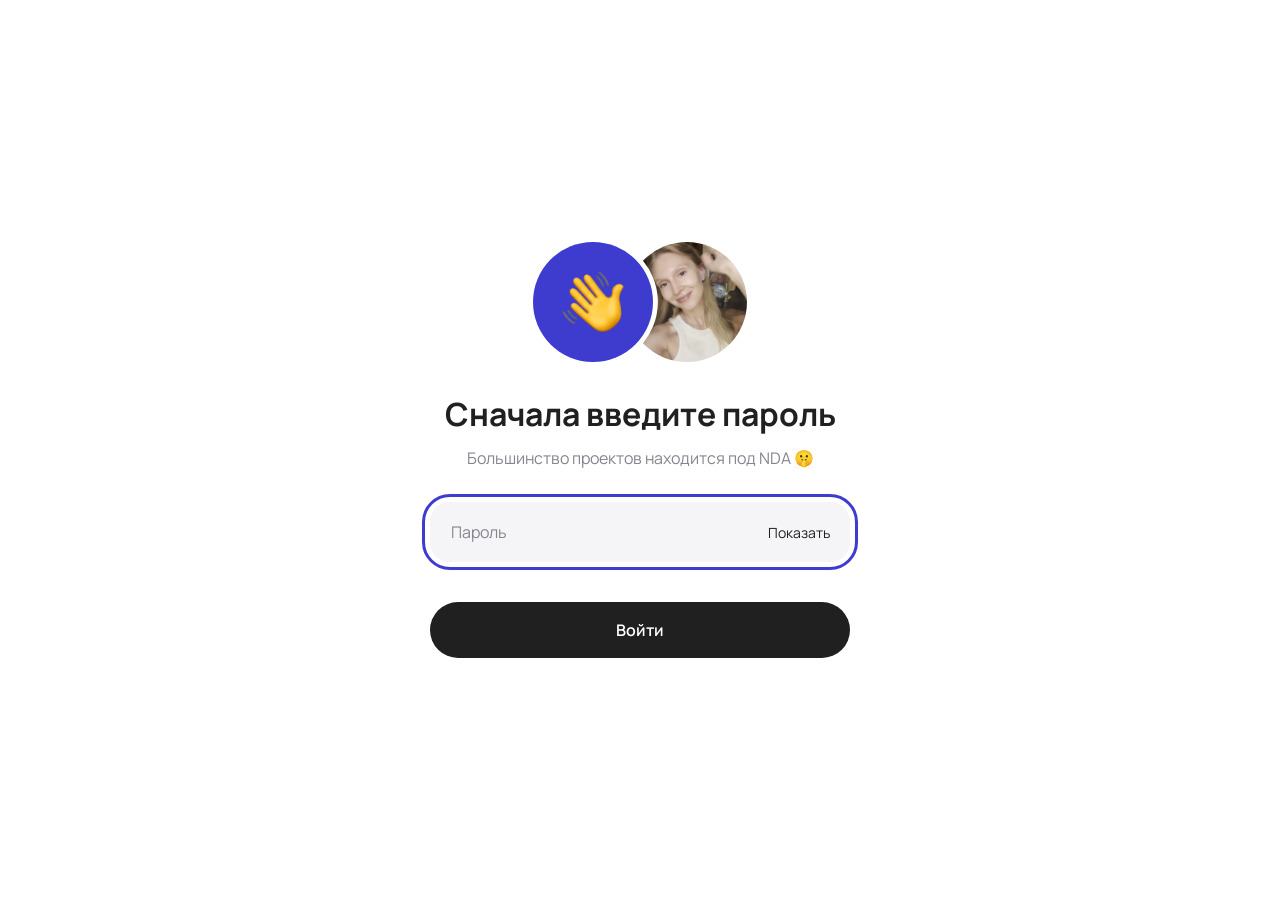
==== commit 7d19d888: "сжали" ====
--- a/index.html
+++ b/index.html
@@ -1,5 +1,5 @@
 <!doctype html>
 <html lang="ru"><head><meta charset="utf-8"><meta name="viewport" content="width=device-width, initial-scale=1"><meta name="description" content="Полина Романенко — продуктовый дизайнер. Опыт, проекты и дизайн-процессы."><title>Полина Романенко — Product Designer</title><link rel="stylesheet" href="./fonts.css"><link rel="stylesheet" href="./design.css"><link rel="stylesheet" href="./app.css"><script src="./app.js" defer></script></head><body>
 <a class="skip-link" href="#main">К содержимому</a>
-<section id="login" class="login"><form id="login-form" class="login-form"><div class="login-identity" aria-hidden="true"><div class="login-hand"><img class="login-hand-circle" src="./assets/afbcb3f1-fd90-40ee-a98f-c48a7bae42cb.svg" alt=""><img class="login-hand-wave" src="./assets/578cc1e6-a6be-4056-91da-2ed9c277e480.png" alt=""></div><div class="login-portrait portrait-media"><video data-src="./assets/video/portrait.mp4" poster="./assets/video/portrait.jpg" muted playsinline autoplay loop preload="none" tabindex="-1" disablepictureinpicture></video></div></div><h1>Сначала введите пароль</h1><p class="login-subtitle">Большинство проектов находится под NDA 🤫</p><div class="password-wrap"><input aria-label="Пароль" placeholder="Пароль" id="password" name="password" type="password" autocomplete="current-password" required aria-describedby="password-error"><button id="toggle-password" type="button" aria-label="Показать пароль" aria-pressed="false">Показать</button></div><p id="password-error" role="alert"></p><button type="submit" class="login-submit">Войти</button></form></section>
-<main id="main" tabindex="-1" hidden></main><dialog id="dog-photo-viewer" class="photo-viewer" aria-label="Фото таксы"><button type="button" class="photo-viewer-close" aria-label="Закрыть просмотр фото" title="Закрыть" autofocus><span aria-hidden="true">×</span></button><figure class="photo-viewer-frame"><img data-src="./assets/dachshund.jpg" alt="Такса в клетчатой сумке-переноске" width="3024" height="4032" decoding="async"></figure></dialog><noscript>Для демонстрационного входа включите JavaScript.</noscript></body></html>
+<section id="login" class="login"><form id="login-form" class="login-form"><div class="login-identity" aria-hidden="true"><div class="login-hand"><img class="login-hand-circle" src="./assets/afbcb3f1-fd90-40ee-a98f-c48a7bae42cb.svg" alt=""><img class="login-hand-wave" src="./assets/46599806-5a88-4493-9161-68c7dbea9379.webp" alt=""></div><div class="login-portrait portrait-media"><video data-src="./assets/video/portrait.mp4" poster="./assets/video/portrait.jpg" muted playsinline autoplay loop preload="none" tabindex="-1" disablepictureinpicture></video></div></div><h1>Сначала введите пароль</h1><p class="login-subtitle">Большинство проектов находится под NDA 🤫</p><div class="password-wrap"><input aria-label="Пароль" placeholder="Пароль" id="password" name="password" type="password" autocomplete="current-password" required aria-describedby="password-error"><button id="toggle-password" type="button" aria-label="Показать пароль" aria-pressed="false">Показать</button></div><p id="password-error" role="alert"></p><button type="submit" class="login-submit">Войти</button></form></section>
+<main id="main" tabindex="-1" hidden></main><dialog id="dog-photo-viewer" class="photo-viewer" aria-label="Фото таксы"><button type="button" class="photo-viewer-close" aria-label="Закрыть просмотр фото" title="Закрыть" autofocus><span aria-hidden="true">×</span></button><figure class="photo-viewer-frame"><img data-src="./assets/dachshund.webp" alt="Такса в клетчатой сумке-переноске" width="3024" height="4032" decoding="async"></figure></dialog><noscript>Для демонстрационного входа включите JavaScript.</noscript></body></html>
